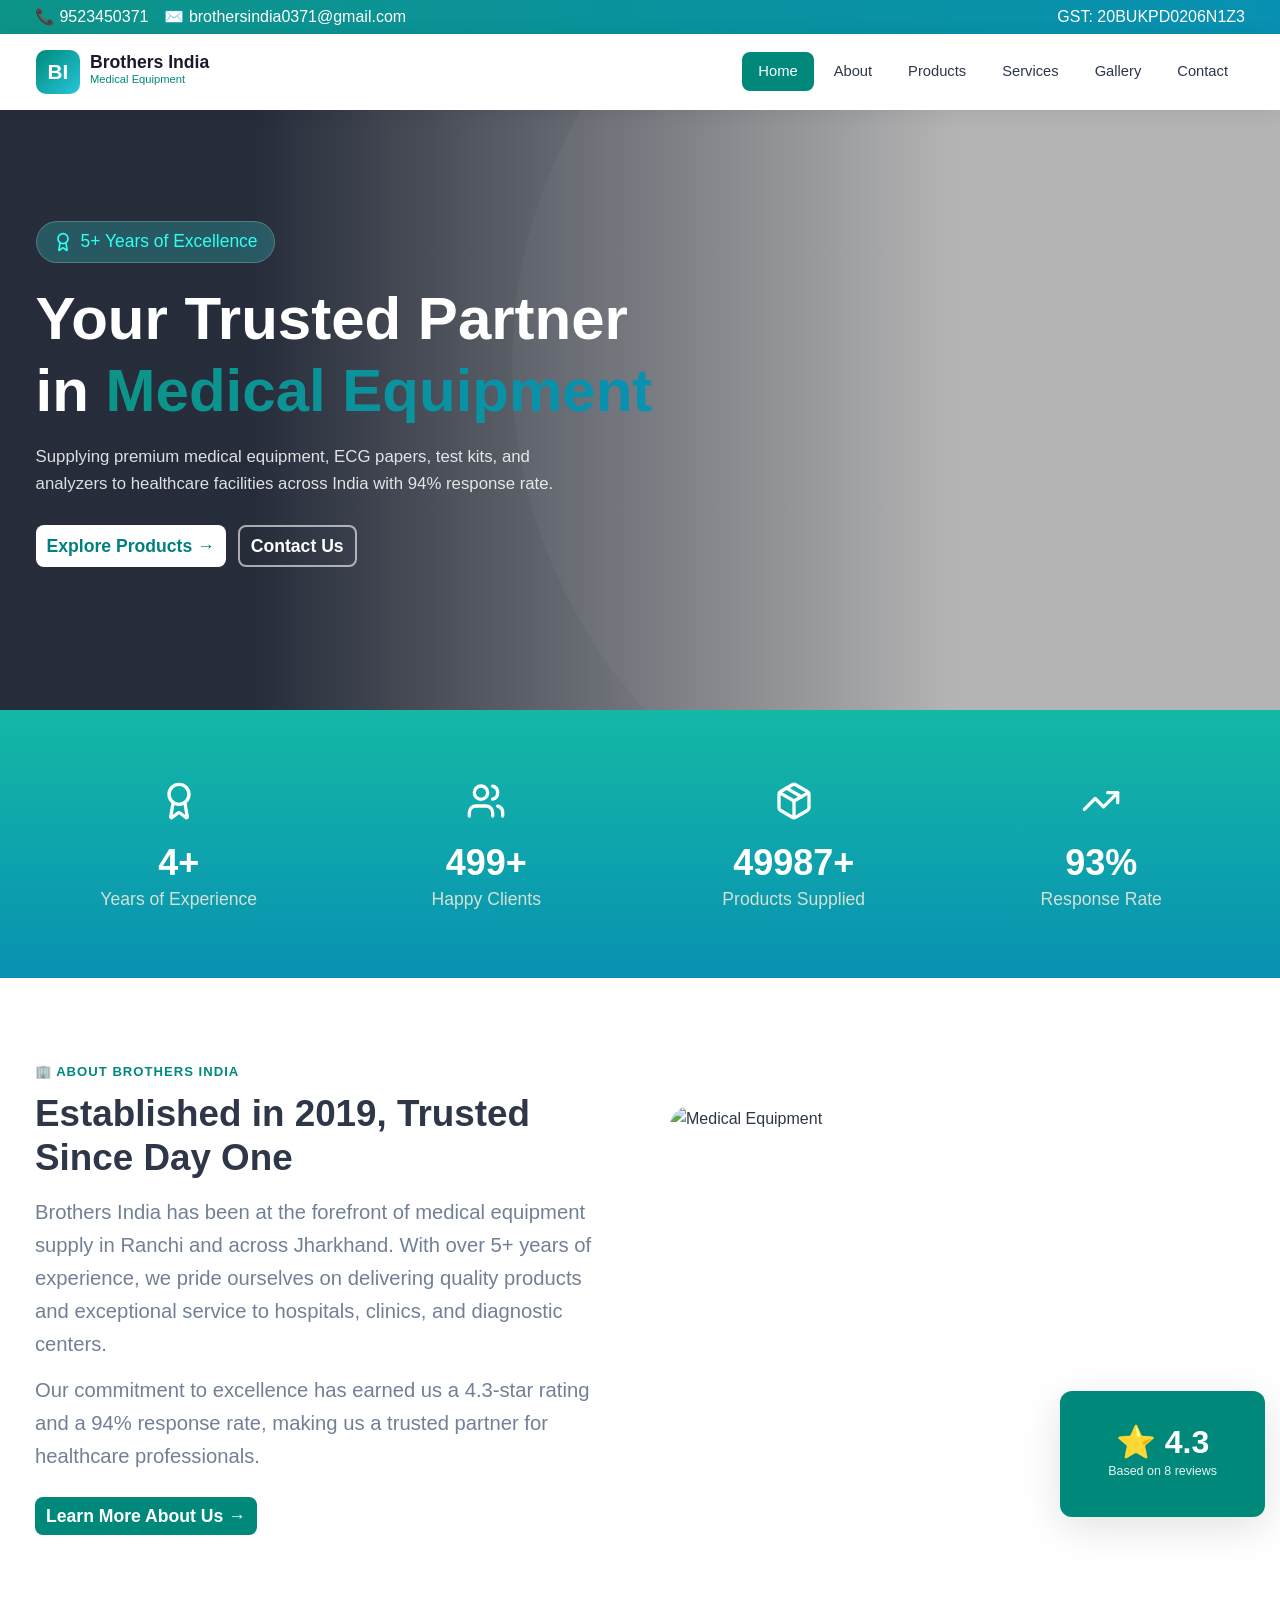
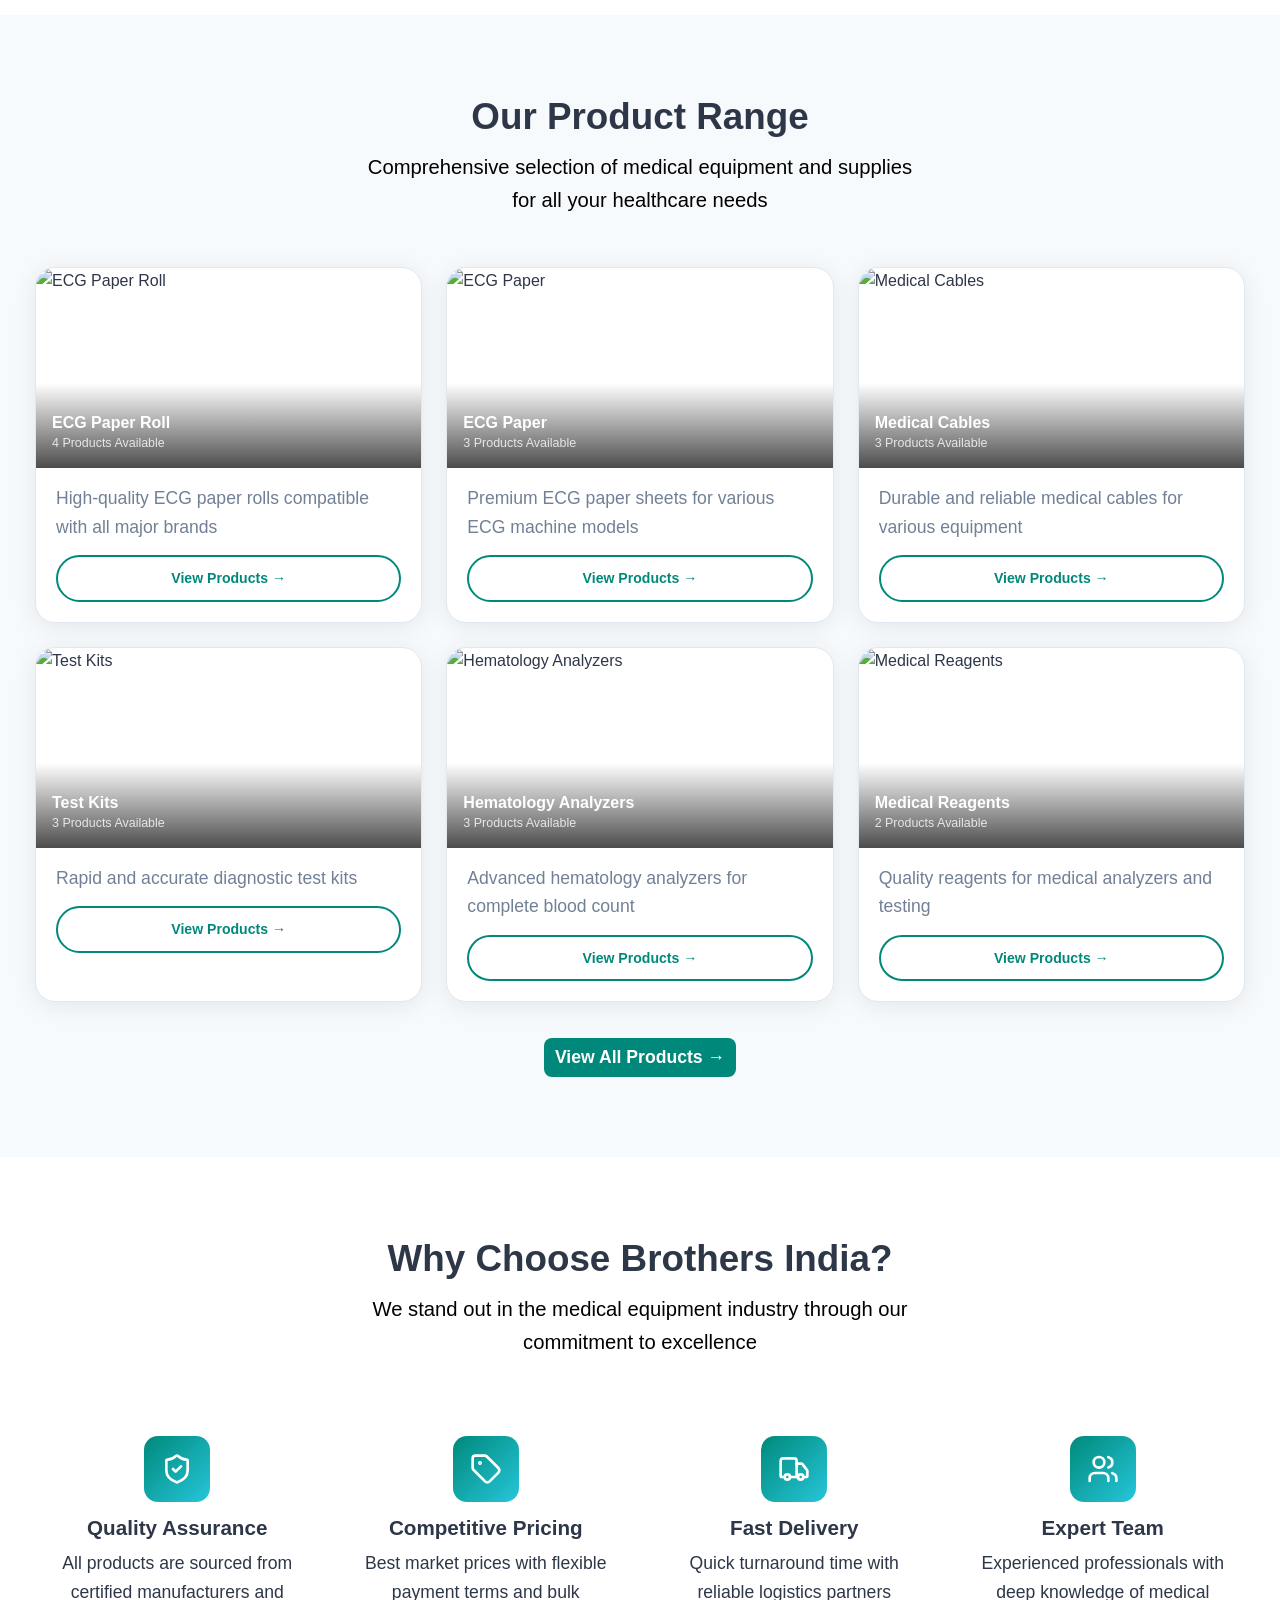
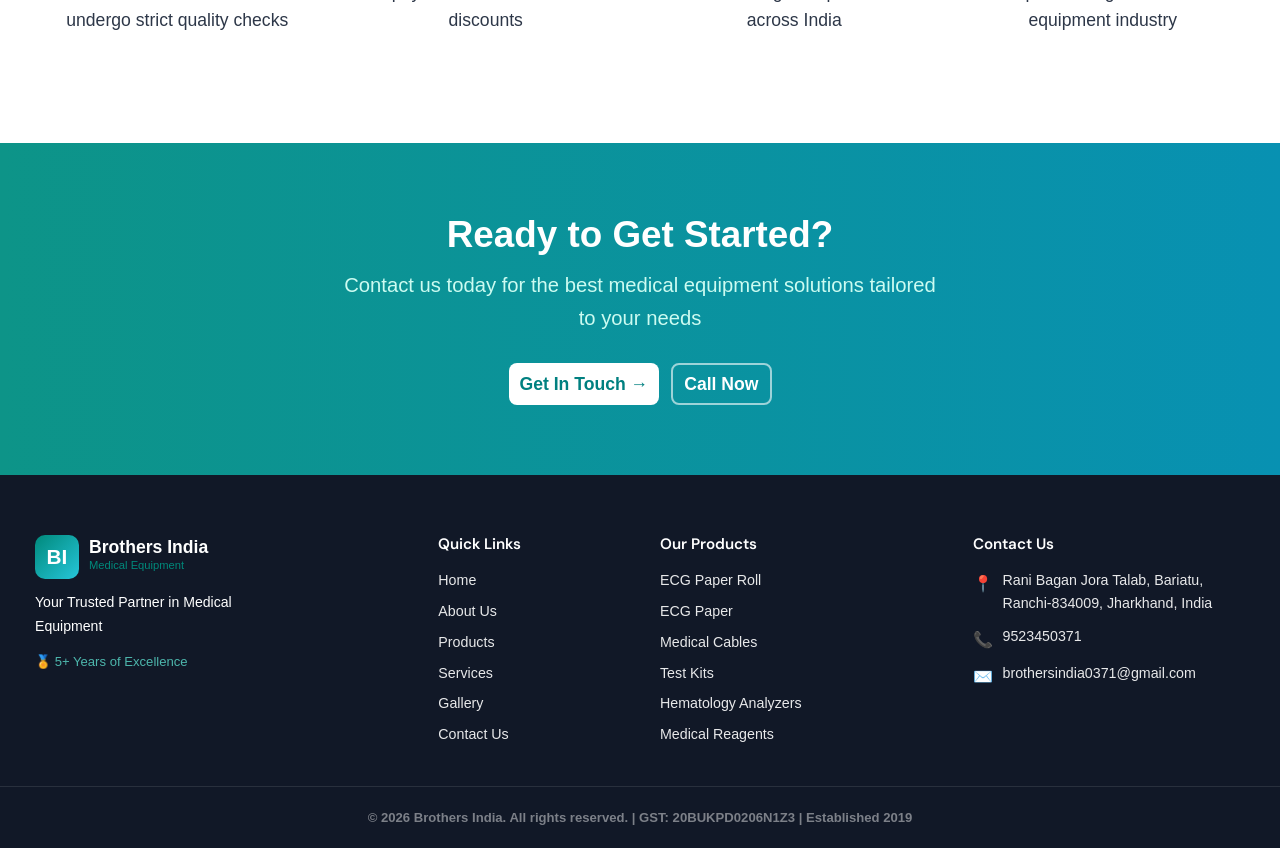
==== index.html @ bd515e4c "Project setup" ====
<!DOCTYPE html>
<html lang="en">
<head>
  <meta charset="UTF-8" />
  <meta name="viewport" content="width=device-width, initial-scale=1.0" />
  <title>Brothers India - Medical Equipment</title>
  <link rel="preconnect" href="https://fonts.googleapis.com">
  <link href="https://fonts.googleapis.com/css2?family=Playfair+Display:wght@600;700;800&family=DM+Sans:wght@400;500;600;700&display=swap" rel="stylesheet">
  <link rel="stylesheet" href="styles.css">
</head>
<body>

  <!-- TOP BAR -->
  <div class="top-bar">
    <div class="container">
      <div class="top-bar-left">
        <span>📞 9523450371</span>
        <span>✉️ brothersindia0371@gmail.com</span>
      </div>
      <div class="top-bar-right">
        <span>GST: 20BUKPD0206N1Z3</span>
      </div>
    </div>
  </div>

  <!-- NAVBAR -->
  <nav class="navbar">
    <div class="container nav-container">
      <a href="index.html" class="logo">
        <div class="logo-icon">BI</div>
        <div class="logo-text">
          <span class="brand">Brothers India</span>
          <span class="tagline">Medical Equipment</span>
        </div>
      </a>
      <div class="nav-links">
        <a href="index.html" class="active">Home</a>
        <a href="about.html">About</a>
        <a href="products.html">Products</a>
        <a href="services.html">Services</a>
        <a href="gallery.html">Gallery</a>
        <a href="contact.html">Contact</a>
      </div>
      <button class="hamburger" aria-label="Toggle menu">
        <span></span><span></span><span></span>
      </button>
    </div>
  </nav>

  <!-- HERO -->
  <section class="hero">
    <div class="container">
      <div class="hero-content">
        <div class="hero-badge"><svg xmlns="http://www.w3.org/2000/svg" width="20" height="20" viewBox="0 0 24 24" fill="none" stroke="currentColor" stroke-width="2" stroke-linecap="round" stroke-linejoin="round" class="lucide lucide-award text-teal-400" aria-hidden="true"><path d="m15.477 12.89 1.515 8.526a.5.5 0 0 1-.81.47l-3.58-2.687a1 1 0 0 0-1.197 0l-3.586 2.686a.5.5 0 0 1-.81-.469l1.514-8.526"></path><circle cx="12" cy="8" r="6"></circle></svg> 5+ Years of Excellence</div>
        <h1>Your Trusted Partner<br>in <span>Medical Equipment</span></h1>
        <p>Supplying premium medical equipment, ECG papers, test kits, and analyzers to healthcare facilities across India with 94% response rate.</p>
        <div class="hero-actions">
          <a href="products.html" class="btn btn-light">Explore Products →</a>
          <a href="contact.html" class="btn btn-outline">Contact Us</a>
        </div>
      </div>
    </div>
  </section>

  <!-- STATS BAR -->
  <section class="stats-bar">
    <div class="container">
      <div class="stats-grid">
        <div class="stat-item">
          <div class="stat-icon"><svg xmlns="http://www.w3.org/2000/svg" width="40" height="40" viewBox="0 0 24 24" fill="none" stroke="currentColor" stroke-width="2" stroke-linecap="round" stroke-linejoin="round" class="lucide lucide-award mx-auto mb-3" aria-hidden="true"><path d="m15.477 12.89 1.515 8.526a.5.5 0 0 1-.81.47l-3.58-2.687a1 1 0 0 0-1.197 0l-3.586 2.686a.5.5 0 0 1-.81-.469l1.514-8.526"></path><circle cx="12" cy="8" r="6"></circle></svg></div>
          <div class="stat-num"><span data-count="5" data-suffix="+">0</span></div>
          <div class="stat-label">Years of Experience</div>
        </div>
        <div class="stat-item">
          <div class="stat-icon"><svg xmlns="http://www.w3.org/2000/svg" width="40" height="40" viewBox="0 0 24 24" fill="none" stroke="currentColor" stroke-width="2" stroke-linecap="round" stroke-linejoin="round" class="lucide lucide-users mx-auto mb-3" aria-hidden="true"><path d="M16 21v-2a4 4 0 0 0-4-4H6a4 4 0 0 0-4 4v2"></path><path d="M16 3.128a4 4 0 0 1 0 7.744"></path><path d="M22 21v-2a4 4 0 0 0-3-3.87"></path><circle cx="9" cy="7" r="4"></circle></svg></div>
          <div class="stat-num"><span data-count="500" data-suffix="+">0</span></div>
          <div class="stat-label">Happy Clients</div>
        </div>
        <div class="stat-item">
          <div class="stat-icon"><svg xmlns="http://www.w3.org/2000/svg" width="40" height="40" viewBox="0 0 24 24" fill="none" stroke="currentColor" stroke-width="2" stroke-linecap="round" stroke-linejoin="round" class="lucide lucide-package mx-auto mb-3" aria-hidden="true"><path d="M11 21.73a2 2 0 0 0 2 0l7-4A2 2 0 0 0 21 16V8a2 2 0 0 0-1-1.73l-7-4a2 2 0 0 0-2 0l-7 4A2 2 0 0 0 3 8v8a2 2 0 0 0 1 1.73z"></path><path d="M12 22V12"></path><polyline points="3.29 7 12 12 20.71 7"></polyline><path d="m7.5 4.27 9 5.15"></path></svg></div>
          <div class="stat-num"><span data-count="50000" data-suffix="+">0</span></div>
          <div class="stat-label">Products Supplied</div>
        </div>
        <div class="stat-item">
          <div class="stat-icon"><svg xmlns="http://www.w3.org/2000/svg" width="40" height="40" viewBox="0 0 24 24" fill="none" stroke="currentColor" stroke-width="2" stroke-linecap="round" stroke-linejoin="round" class="lucide lucide-trending-up mx-auto mb-3" aria-hidden="true"><polyline points="22 7 13.5 15.5 8.5 10.5 2 17"></polyline><polyline points="16 7 22 7 22 13"></polyline></svg></div>
          <div class="stat-num"><span data-count="94" data-suffix="%">0</span></div>
          <div class="stat-label">Response Rate</div>
        </div>
      </div>
    </div>
  </section>

  <!-- ABOUT SNIPPET -->
  <section class="section">
    <div class="container">
      <div class="about-story">
        <div class="about-story-content">
          <div class="section-tag">🏢 About Brothers India</div>
          <h2>Established in 2019, Trusted Since Day One</h2>
          <p>Brothers India has been at the forefront of medical equipment supply in Ranchi and across Jharkhand. With over 5+ years of experience, we pride ourselves on delivering quality products and exceptional service to hospitals, clinics, and diagnostic centers.</p>
          <p>Our commitment to excellence has earned us a 4.3-star rating and a 94% response rate, making us a trusted partner for healthcare professionals.</p>
          <a href="about.html" class="btn btn-primary" style="margin-top:10px;">Learn More About Us →</a>
        </div>
        <div class="about-story-img">
          <img src="https://images.unsplash.com/photo-1576091160399-112ba8d25d1d?w=600&q=80" alt="Medical Equipment" loading="lazy" />
          <div class="stat-badge">
            <div class="num">⭐ 4.3</div>
            <div class="lbl">Based on 8 reviews</div>
          </div>
        </div>
      </div>
    </div>
  </section>

  <!-- PRODUCT RANGE -->
  <section class="section section-alt">
    <div class="container">
      <div class="section-header">
        <h2>Our Product Range</h2>
        <p>Comprehensive selection of medical equipment and supplies for all your healthcare needs</p>
      </div>
      <div class="products-grid">
        <div class="product-card reveal">
          <div class="product-card-img">
            <img src="https://images.unsplash.com/photo-1559757148-5c350d0d3c56?w=400&q=80" alt="ECG Paper Roll" loading="lazy">
            <div class="product-card-overlay">
              <h3>ECG Paper Roll</h3>
              <div class="product-count">4 Products Available</div>
            </div>
          </div>
          <div class="product-card-body">
            <p>High-quality ECG paper rolls compatible with all major brands</p>
            <a href="products.html#ecg-roll" class="btn-view">View Products →</a>
          </div>
        </div>
        <div class="product-card reveal">
          <div class="product-card-img">
            <img src="https://images.unsplash.com/photo-1551190822-a9333d879b1f?w=400&q=80" alt="ECG Paper" loading="lazy">
            <div class="product-card-overlay">
              <h3>ECG Paper</h3>
              <div class="product-count">3 Products Available</div>
            </div>
          </div>
          <div class="product-card-body">
            <p>Premium ECG paper sheets for various ECG machine models</p>
            <a href="products.html#ecg-paper" class="btn-view">View Products →</a>
          </div>
        </div>
        <div class="product-card reveal">
          <div class="product-card-img">
            <img src="https://images.unsplash.com/photo-1559757175-0eb30cd8c063?w=400&q=80" alt="Medical Cables" loading="lazy">
            <div class="product-card-overlay">
              <h3>Medical Cables</h3>
              <div class="product-count">3 Products Available</div>
            </div>
          </div>
          <div class="product-card-body">
            <p>Durable and reliable medical cables for various equipment</p>
            <a href="products.html#cables" class="btn-view">View Products →</a>
          </div>
        </div>
        <div class="product-card reveal">
          <div class="product-card-img">
            <img src="https://images.unsplash.com/photo-1582560469781-1ed8c7c93d22?w=400&q=80" alt="Test Kits" loading="lazy">
            <div class="product-card-overlay">
              <h3>Test Kits</h3>
              <div class="product-count">3 Products Available</div>
            </div>
          </div>
          <div class="product-card-body">
            <p>Rapid and accurate diagnostic test kits</p>
            <a href="products.html#testkits" class="btn-view">View Products →</a>
          </div>
        </div>
        <div class="product-card reveal">
          <div class="product-card-img">
            <img src="https://images.unsplash.com/photo-1530026186672-2cd00ffc50fe?w=400&q=80" alt="Hematology Analyzers" loading="lazy">
            <div class="product-card-overlay">
              <h3>Hematology Analyzers</h3>
              <div class="product-count">3 Products Available</div>
            </div>
          </div>
          <div class="product-card-body">
            <p>Advanced hematology analyzers for complete blood count</p>
            <a href="products.html#analyzers" class="btn-view">View Products →</a>
          </div>
        </div>
        <div class="product-card reveal">
          <div class="product-card-img">
            <img src="https://images.unsplash.com/photo-1587854692152-cbe660dbde88?w=400&q=80" alt="Medical Reagents" loading="lazy">
            <div class="product-card-overlay">
              <h3>Medical Reagents</h3>
              <div class="product-count">2 Products Available</div>
            </div>
          </div>
          <div class="product-card-body">
            <p>Quality reagents for medical analyzers and testing</p>
            <a href="products.html#reagents" class="btn-view">View Products →</a>
          </div>
        </div>
      </div>
      <div style="text-align:center; margin-top:36px;">
        <a href="products.html" class="btn btn-primary">View All Products →</a>
      </div>
    </div>
  </section>

  <!-- WHY CHOOSE -->
  <section class="section">
    <div class="container">
      <div class="section-header">
        <h2>Why Choose Brothers India?</h2>
        <p>We stand out in the medical equipment industry through our commitment to excellence</p>
      </div>
      <div class="features-grid">
        <div class="feature-card reveal">
          <div class="feature-icon"><svg xmlns="http://www.w3.org/2000/svg" width="32" height="32" viewBox="0 0 24 24" fill="none" stroke="currentColor" stroke-width="2" stroke-linecap="round" stroke-linejoin="round" class="lucide lucide-shield-check text-white" aria-hidden="true"><path d="M20 13c0 5-3.5 7.5-7.66 8.95a1 1 0 0 1-.67-.01C7.5 20.5 4 18 4 13V6a1 1 0 0 1 1-1c2 0 4.5-1.2 6.24-2.72a1.17 1.17 0 0 1 1.52 0C14.51 3.81 17 5 19 5a1 1 0 0 1 1 1z"></path><path d="m9 12 2 2 4-4"></path></svg></div>
          <h4>Quality Assurance</h4>
          <p>All products are sourced from certified manufacturers and undergo strict quality checks</p>
        </div>
        <div class="feature-card reveal">
          <div class="feature-icon"><svg xmlns="http://www.w3.org/2000/svg" width="32" height="32" viewBox="0 0 24 24" fill="none" stroke="currentColor" stroke-width="2" stroke-linecap="round" stroke-linejoin="round" class="lucide lucide-tag text-white" aria-hidden="true"><path d="M12.586 2.586A2 2 0 0 0 11.172 2H4a2 2 0 0 0-2 2v7.172a2 2 0 0 0 .586 1.414l8.704 8.704a2.426 2.426 0 0 0 3.42 0l6.58-6.58a2.426 2.426 0 0 0 0-3.42z"></path><circle cx="7.5" cy="7.5" r=".5" fill="currentColor"></circle></svg></div>
          <h4>Competitive Pricing</h4>
          <p>Best market prices with flexible payment terms and bulk discounts</p>
        </div>
        <div class="feature-card reveal">
          <div class="feature-icon"><svg xmlns="http://www.w3.org/2000/svg" width="32" height="32" viewBox="0 0 24 24" fill="none" stroke="currentColor" stroke-width="2" stroke-linecap="round" stroke-linejoin="round" class="lucide lucide-truck text-white" aria-hidden="true"><path d="M14 18V6a2 2 0 0 0-2-2H4a2 2 0 0 0-2 2v11a1 1 0 0 0 1 1h2"></path><path d="M15 18H9"></path><path d="M19 18h2a1 1 0 0 0 1-1v-3.65a1 1 0 0 0-.22-.624l-3.48-4.35A1 1 0 0 0 17.52 8H14"></path><circle cx="17" cy="18" r="2"></circle><circle cx="7" cy="18" r="2"></circle></svg></div>
          <h4>Fast Delivery</h4>
          <p>Quick turnaround time with reliable logistics partners across India</p>
        </div>
        <div class="feature-card reveal">
          <div class="feature-icon"><svg xmlns="http://www.w3.org/2000/svg" width="32" height="32" viewBox="0 0 24 24" fill="none" stroke="currentColor" stroke-width="2" stroke-linecap="round" stroke-linejoin="round" class="lucide lucide-users text-white" aria-hidden="true"><path d="M16 21v-2a4 4 0 0 0-4-4H6a4 4 0 0 0-4 4v2"></path><path d="M16 3.128a4 4 0 0 1 0 7.744"></path><path d="M22 21v-2a4 4 0 0 0-3-3.87"></path><circle cx="9" cy="7" r="4"></circle></svg></div>
          <h4>Expert Team</h4>
          <p>Experienced professionals with deep knowledge of medical equipment industry</p>
        </div>
      </div>
    </div>
  </section>

  <!-- CTA -->
  <section class="cta-section">
    <div class="container">
      <h2>Ready to Get Started?</h2>
      <p>Contact us today for the best medical equipment solutions tailored to your needs</p>
      <div class="cta-actions">
        <a href="contact.html" class="btn btn-light">Get In Touch →</a>
        <a href="tel:9523450371" class="btn btn-outline">Call Now</a>
      </div>
    </div>
  </section>

  <!-- FOOTER -->
  <footer>
    <div class="container">
      <div class="footer-grid">
        <div class="footer-brand">
          <div class="footer-logo">
            <div class="logo-icon">BI</div>
            <div class="logo-text">
              <span class="brand" style="color:#fff;">Brothers India</span>
              <span class="tagline">Medical Equipment</span>
            </div>
          </div>
          <p class="footer-desc">Your Trusted Partner in Medical Equipment</p>
          <span class="footer-badge">🏅 5+ Years of Excellence</span>
        </div>
        <div class="footer-col">
          <h5>Quick Links</h5>
          <div class="footer-links">
            <a href="index.html">Home</a>
            <a href="about.html">About Us</a>
            <a href="products.html">Products</a>
            <a href="services.html">Services</a>
            <a href="gallery.html">Gallery</a>
            <a href="contact.html">Contact Us</a>
          </div>
        </div>
        <div class="footer-col">
          <h5>Our Products</h5>
          <div class="footer-links">
            <a href="products.html">ECG Paper Roll</a>
            <a href="products.html">ECG Paper</a>
            <a href="products.html">Medical Cables</a>
            <a href="products.html">Test Kits</a>
            <a href="products.html">Hematology Analyzers</a>
            <a href="products.html">Medical Reagents</a>
          </div>
        </div>
        <div class="footer-col">
          <h5>Contact Us</h5>
          <div class="footer-contact">
            <div class="footer-contact-item"><span class="icon">📍</span><span>Rani Bagan Jora Talab, Bariatu, Ranchi-834009, Jharkhand, India</span></div>
            <div class="footer-contact-item"><span class="icon">📞</span><span>9523450371</span></div>
            <div class="footer-contact-item"><span class="icon">✉️</span><span>brothersindia0371@gmail.com</span></div>
          </div>
        </div>
      </div>
    </div>
    <div class="footer-bottom">
      <div class="container">
        <b>© 2026 Brothers India. All rights reserved. | GST: 20BUKPD0206N1Z3 | Established 2019</b>
      </div>
    </div>
  </footer>

  <script src="script.js"></script>
</body>
</html>
---- styles.css ----
/* ===== CSS VARIABLES ===== */
:root {
  --primary: #00897B;
  --primary-dark: #00695C;
  --primary-light: #4DB6AC;
  --accent: #26C6DA;
  --dark: #1a1a2e;
  --dark-2: #16213e;
  --text: #2d3748;
  --text-light: #718096;
  --bg: #f7fafc;
  --bg-2: #edf2f7;
  --white: #ffffff;
  --border: #e2e8f0;
  --shadow: 0 4px 24px rgba(0,0,0,0.08);
  --shadow-lg: 0 10px 40px rgba(0,0,0,0.12);
  --radius: 12px;
  --radius-lg: 20px;
  --transition: all 0.3s cubic-bezier(0.4, 0, 0.2, 1);
  --font-body: 'DM Sans', sans-serif;
}

/* ===== RESET & BASE ===== */
*, *::before, *::after { box-sizing: border-box; margin: 0; padding: 0; }
html { scroll-behavior: smooth; }
body {
  color: var(--text);
  background: var(--white);
  line-height: 1.6;
  overflow-x: hidden;
    font-family:
        'Inter', -apple-system, BlinkMacSystemFont, "Segoe UI", "Roboto", "Oxygen",
        "Ubuntu", "Cantarell", "Fira Sans", "Droid Sans", "Helvetica Neue",
        sans-serif;
    -webkit-font-smoothing: antialiased;
    -moz-osx-font-smoothing: grayscale;
}
img { max-width: 100%; height: auto; display: block; }
a { text-decoration: none; color: inherit; transition: var(--transition); }
ul { list-style: none; }

/* ===== TYPOGRAPHY ===== */
h1, h2, h3, h4, h5 {
  font-family: var(--font-heading);
  font-weight: 700;
  line-height: 1.2;
}
h1 { font-size: clamp(2rem, 5vw, 3.75rem); }
h2 { font-size: clamp(1.6rem, 3.5vw, 2.3rem); }
h3 { font-size: clamp(1.2rem, 2.5vw, 1.5rem); }
p { 
	font-size: 1.265rem;
    line-height: 1.625;
  }

/* ===== TOP BAR ===== */
.top-bar {
background: linear-gradient(to right, #0d9488, #0891b2);
    color: white;
    padding: 4px 0;
}
.top-bar .container {
  display: flex;
  justify-content: space-between;
  align-items: center;
  flex-wrap: wrap;
  gap: 6px;
}
.top-bar a { color: rgba(255,255,255,0.85); }
.top-bar a:hover { color: var(--accent); }
.top-bar-left, .top-bar-right {
  display: flex;
  align-items: center;
  gap: 16px;
}
.top-bar span { display: flex; align-items: center; gap: 5px; }

/* ===== NAVBAR ===== */
.navbar {
  position: sticky;
  top: 0;
  z-index: 1000;
  background: var(--white);
  box-shadow: 0 2px 20px rgba(0,0,0,0.08);
  padding: 16px;
}
.nav-container {
  display: flex;
  align-items: center;
  justify-content: space-between;
  padding: 14px 0;
  gap: 20px;
}
.logo {
  display: flex;
  align-items: center;
  gap: 10px;
}
.logo-icon {
  width: 44px;
  height: 44px;
  background: linear-gradient(135deg, var(--primary), var(--accent));
  border-radius: 10px;
  display: flex;
  align-items: center;
  justify-content: center;
  font-size: 1.3rem;
  font-weight: 800;
  color: var(--white);
  flex-shrink: 0;
}
.logo-text { display: flex; flex-direction: column; }
.logo-text .brand { font-family: var(--font-heading); font-size: 1.1rem; font-weight: 700; color: var(--dark); line-height: 1; }
.logo-text .tagline { font-size: 0.7rem; color: var(--primary); font-weight: 500; }

.nav-links {
  display: flex;
  align-items: center;
  gap: 4px;
}
.nav-links a {
  padding: 8px 16px;
  border-radius: 8px;
  font-weight: 500;
  font-size: 0.92rem;
  color: var(--text);
  transition: var(--transition);
}
.nav-links a:hover { color: var(--primary); background: rgba(0,137,123,0.06); }
.nav-links a.active {
  background: var(--primary);
  color: var(--white);
}
.nav-links a.active:hover { background: var(--primary-dark); }

.hamburger {
  display: none;
  flex-direction: column;
  gap: 5px;
  cursor: pointer;
  padding: 6px;
  border-radius: 8px;
  transition: var(--transition);
  background: none;
  border: none;
}
.hamburger:hover { background: var(--bg-2); }
.hamburger span {
  display: block;
  width: 24px;
  height: 2.5px;
  background: var(--dark);
  border-radius: 2px;
  transition: var(--transition);
}

/* ===== CONTAINER ===== */
.container {
  max-width: 1250px;
  margin: 0 auto;
  padding: 0 20px;
}

/* ===== HERO SECTION ===== */
.hero {
 position: relative;
  min-height: 600px;
  display: flex;
  align-items: center;
  overflow: hidden;

  background:
    linear-gradient(to right, rgba(17,24,39,0.91) 20%, rgba(0,0,0,0.3) 75%),
    url('https://images.unsplash.com/photo-1516549655169-df83a0774514');

  background-size: cover;
  background-position: center;
  background-repeat: no-repeat;
}
.hero::before {
  content: '';
  position: absolute;
  inset: 0;
  background: url('data:image/svg+xml,<svg xmlns="http://www.w3.org/2000/svg" viewBox="0 0 100 100"><circle cx="80" cy="20" r="40" fill="rgba(255,255,255,0.03)"/><circle cx="10" cy="80" r="30" fill="rgba(255,255,255,0.02)"/></svg>');
  background-size: cover;
}
.hero-content {
    position: relative;
    z-index: 2;
    color: var(--white);
    padding-left: -38px;
    margin-left: -48%;
    margin-bottom: 5%;
}
.hero-badge {
  display: inline-flex;
  align-items: center;
  gap: 8px;
  backdrop-filter: blur(10px);
  border: 1px solid rgba(255,255,255,0.2);
  padding: 6px 16px;
  border-radius: 50px;
  font-size: 1.09rem;
  font-weight: 500;
  color: #2dfff1;
  margin-bottom: 20px;
  
   background: rgba(49, 222, 223, 0.25);
  backdrop-filter: blur(4px);
  -webkit-backdrop-filter: blur(4px);
  
}
.hero h1 { color: var(--white); margin-bottom: 16px; }
.hero h1 span { background: linear-gradient(to right, #0d9488, #0891b2);-webkit-background-clip: text;
  -webkit-text-fill-color: transparent; }
.hero p { color: rgba(255,255,255,0.85); font-size: 1.05rem; margin-bottom: 28px; max-width: 560px; }
.hero-actions { display: flex; gap: 12px; flex-wrap: wrap; }
.hero-image-bg {
  position: absolute;
  right: 0;
  top: 0;
  width: 50%;
  height: 100%;
  object-fit: cover;
  opacity: 0.18;
  mix-blend-mode: overlay;
}


.page-hero {
	  background:
    linear-gradient(to right, rgba(17,24,39,0.91) 20%, rgba(0,0,0,0.3) 75%),
    url('https://images.unsplash.com/photo-1666214280391-8ff5bd3c0bf0');
  padding:152px 99px;
  color: var(--white);
  text-align: center;
    background-size: cover;
  background-position: center;
  background-repeat: no-repeat;
}
.Services-hero {
	  background:
    linear-gradient(to right, rgba(17,24,39,0.91) 20%, rgba(0,0,0,0.3) 75%),
    url('https://images.pexels.com/photos/4386488/pexels-photo-4386488.jpeg');
  padding:152px 99px;
  color: var(--white);
  text-align: left;
    background-size: cover;
  background-position: center;
  background-repeat: no-repeat;
}
/* Generic page hero */
.page-content-hero {
    background: linear-gradient(to right, #0d9488, #0891b2);
    color: white;
  padding:103px 99px;
  color: var(--white);
  text-align: center;
}
.page-hero h1 { color: var(--white); margin-bottom: 12px; }
.page-hero p { color: rgba(255,255,255,0.8); font-size: 1.05rem; max-width: 600px; margin: 0 auto; }

/* ===== BUTTONS ===== */
.btn {
display: inline-flex;
    align-items: center;
    gap: 8px;
    padding: 5px 11px;
    border-radius: 8px;
    font-weight: 600;
    font-size: 1.1rem;
    cursor: pointer;
    border: none;
    transition: var(--transition);
    white-space: nowrap;
}
.btn-primary {
  background: var(--primary);
  color: var(--white);
}
.btn-primary:hover { background: var(--primary-dark); transform: translateY(-2px); box-shadow: 0 8px 20px rgba(0,137,123,0.35); }
.btn-outline {
  background: transparent;
  color: var(--white);
  border: 2px solid rgba(255,255,255,0.6);
}
.btn-outline:hover { background: rgba(255,255,255,0.12); border-color: var(--white); }
.btn-outline-dark {
  background: transparent;
  color: var(--primary);
  border: 2px solid var(--primary);
}
.btn-outline-dark:hover { background: var(--primary); color: var(--white); }
.btn-light {
color: teal;
    background: white;
}
.btn-light:hover { background: var(--bg-2); transform: translateY(-2px); }

/* ===== STATS BAR ===== */
.stats-bar {
  background: linear-gradient(to bottom, #14b8a6, #0891b2);
  padding: 65px 0;
}
.stats-grid {
  display: grid;
  grid-template-columns: repeat(4, 1fr);
  gap: 20px;
}
.stat-item {
  text-align: center;
  color: var(--white);
}
.stat-icon { font-size: 2.5rem; margin-bottom: 6px; opacity: 1; }
.stat-num { font-family: var(--font-heading); font-size: 2.25rem; font-weight: 700; line-height: 1; margin-bottom: 4px; }
.Aboutcounter-stat-num { font-family: var(--font-heading); font-size: 2.25rem; font-weight: 700; line-height: 1; margin-bottom: 30px; }
.stat-label { font-size: 1.1rem; opacity: 1.0;color:rgba(233, 233, 216, 0.9); }

/* ===== SECTION ===== */
.section { padding: 80px 0; }
.section-alt { background: var(--bg); }
.section-header { text-align: center; margin-bottom: 50px; }
.section-tag {
  display: inline-flex;
  align-items: center;
  gap: 6px;
  color: var(--primary);
  font-weight: 600;
  font-size: 0.82rem;
  text-transform: uppercase;
  letter-spacing: 1px;
  margin-bottom: 10px;
}
.section-header h2 { margin-bottom: 12px; }
.section-header p { color: black; max-width: 560px; margin: 0 auto; }

/* ===== PRODUCT GRID ===== */
.products-grid {
  display: grid;
  grid-template-columns: repeat(3, 1fr);
  gap: 24px;
}
.product-card {
  background: var(--white);
  border-radius: var(--radius-lg);
  overflow: hidden;
  box-shadow: var(--shadow);
  transition: var(--transition);
  border: 1px solid var(--border);
}
.product-card:hover { transform: translateY(-6px); box-shadow: var(--shadow-lg); }
.product-card-img {
  position: relative;
  height: 200px;
  overflow: hidden;
}
.product-card-img img {
  width: 100%;
  height: 100%;
  object-fit: cover;
  transition: transform 0.5s ease;
}
.product-card:hover .product-card-img img { transform: scale(1.05); }
.product-card-overlay {
  position: absolute;
  bottom: 0;
  left: 0;
  right: 0;
  background: linear-gradient(transparent, rgba(0,0,0,0.7));
  padding: 30px 16px 14px;
}
.product-card-overlay h3 { color: var(--white); font-size: 1rem; }
.product-count { color: rgba(255,255,255,0.8); font-size: 0.78rem; margin-top: 2px; }
.product-card-body { padding: 16px 20px 20px; }
.product-card-body p { color: var(--text-light); font-size: 1.1rem; margin-bottom: 14px; }
.btn-view {
  display: inline-flex;
  align-items: center;
  gap: 6px;
  color: var(--primary);
  font-weight: 600;
  font-size: 0.88rem;
  padding: 10px 20px;
  border: 2px solid var(--primary);
  border-radius: 50px;
  width: 100%;
  justify-content: center;
  transition: var(--transition);
}
.btn-view:hover { background: var(--primary); color: var(--white); }

/* ===== WHY CHOOSE ===== */
.features-grid {
  display: grid;
  grid-template-columns: repeat(4, 1fr);
  gap: 24px;
}
.feature-card {
  text-align: center;
  padding: 28px 20px;
  background: var(--white);
  border-radius: var(--radius);
  transition: var(--transition);
}
.feature-card:hover { transform: translateY(-4px); box-shadow: var(--shadow); border-color: var(--primary-light); }
.feature-icon {
  width: 66px;
  height: 66px;
  background: linear-gradient(135deg, var(--primary), var(--accent));
  border-radius: 14px;
  display: flex;
  align-items: center;
  justify-content: center;
  margin: 0 auto 14px;
  font-size: 1.4rem;
  color: var(--white);
}
.feature-card h4 { margin-bottom: 8px; font-size: 1.29rem; }
.feature-card p { font-size: 1.1rem; }

/* ===== CTA SECTION ===== */
.cta-section {
  background: linear-gradient(to right, #0d9488, #0891b2);
  padding: 70px 0;
  text-align: center;
  color: var(--white);
}
.cta-section h2 { color: var(--white); margin-bottom: 12px; }
.cta-section p { color: #CCFBF1; max-width: 600px; margin: 0 auto 28px; }
.cta-actions { display: flex; gap: 12px; justify-content: center; flex-wrap: wrap; }

/* ===== FOOTER ===== */
footer {
  background-color: rgba(17, 24, 39, 1);
  color: white;
  padding: 60px 0 0;
}
.footer-grid {
  display: grid;
  grid-template-columns: 2fr 1fr 1.5fr 1.5fr;
  gap: 40px;
  margin-bottom: 40px;
}
.footer-brand { display: flex; flex-direction: column; gap: 12px; }
.footer-logo { display: flex; align-items: center; gap: 10px; }
.footer-logo .logo-text .brand { color: var(--white); }
.footer-desc { font-size: 0.88rem; line-height: 1.7; max-width: 240px; }
.footer-badge {
  display: inline-flex;
  align-items: center;
  gap: 6px;
  font-size: 0.82rem;
  color: var(--primary-light);
}
.footer-col h5 {
  color: var(--white);
  font-size: 0.95rem;
  margin-bottom: 16px;
  font-family: var(--font-body);
  font-weight: 600;
}
.footer-links { display: flex; flex-direction: column; gap: 8px; }
.footer-links a {
  color: rgba(255,255,255,0.90);
  font-size: 0.89rem;
  transition: var(--transition);
}
.footer-links a:hover { color: var(--primary-light); padding-left: 4px; }
.footer-contact { display: flex; flex-direction: column; gap: 10px; }
.footer-contact-item {
  display: flex;
  align-items: flex-start;
  gap: 10px;
  font-size: 0.89rem;
  color: rgba(255,255,255,0.90);
}
.footer-contact-item .icon { color: var(--primary-light); font-size: 1rem; flex-shrink: 0; margin-top: 2px; }
.footer-bottom {
  border-top: 1px solid rgba(255,255,255,0.1);
  padding: 20px 0;
  text-align: center;
  font-size: 0.82rem;
  color: rgba(255,255,255,0.45);
}

/* ===== ABOUT PAGE ===== */
.about-story {
  display: grid;
  grid-template-columns: 1fr 1fr;
  gap: 60px;
  align-items: center;
}
.about-story-content .section-tag { justify-content: flex-start; }
.about-story-content h2 { margin-bottom: 16px; }
.about-story-content p { color: var(--text-light); margin-bottom: 14px; }
.about-story-img {
  position: relative;
}
.about-story-img img {
  border-radius: var(--radius-lg);
  width: 100%;
  height: 380px;
  object-fit: cover;
}
.stat-badge {
position: absolute;
    bottom: -31px;
    right: -20px;
    background: var(--primary);
    color: var(--white);
    padding: 35px 48px;
    border-radius: var(--radius);
    text-align: center;
    box-shadow: var(--shadow-lg);
}
.stat-badge .num { font-family: var(--font-heading); font-size: 2rem; font-weight: 700; line-height: 1; }
.stat-badge .lbl { font-size: 0.78rem; opacity: 0.9; margin-top: 4px; }

.mission-vision {
  display: grid;
  grid-template-columns: 1fr 1fr;
  gap: 24px;
}
.mv-card {
  padding: 45px;
  border-radius: var(--radius-lg);
  border: 1px solid var(--border);
  background: var(--white);
  transition: var(--transition);
      background: linear-gradient(135deg,#00897b12, #94d1d940);
	  box-shadow: 0 0px 14px rgba(0, 0, 0, 0.15);
}
.mv-card:hover { box-shadow: var(--shadow); border-color: var(--primary-light); }
.mv-icon {
  width: 65px;
  height: 64px;
  background: linear-gradient(135deg, var(--primary), var(--accent));
  border-radius: 12px;
  display: flex;
  align-items: center;
  justify-content: center;
  font-size: 1.3rem;
  color: var(--white);
  margin-bottom: 16px;
}
.mv-card h3 { margin-bottom: 10px; }
.mv-card p {
    color: var(--text-light);
    font-size: 1.2rem;
    line-height: 1.625;
    color: #000000;

 }

.values-grid {
  display: grid;
  grid-template-columns: repeat(4, 1fr);
  gap: 30px;
}
.value-card {
  padding: 28px 20px;
  text-align: center;
  border-radius: var(--radius);
  background: var(--white);
  border: 1px solid var(--border);
  transition: var(--transition);
  box-shadow: 0 0px 14px rgba(0, 0, 0, 0.15);
}
.value-card:hover { transform: translateY(-4px); box-shadow: var(--shadow); }
.value-icon {
  width: 65px;
  height: 65px;
  background: linear-gradient(135deg, var(--primary), var(--accent));
  border-radius: 12px;
  display: flex;
  align-items: center;
  justify-content: center;
  font-size: 1.3rem;
  color: var(--white);
  margin: 0 auto 14px;
}
.value-card h4 { margin-bottom: 8px; font-size: 1.3rem; }
.value-card p { color: black; font-size: 1.0rem; }

.Aboutcounter-grid {
  display: grid;
  grid-template-columns: repeat(4, 1fr);
  gap: 30px;
}
.Aboutcounter-card {
  padding: 28px 20px;
  text-align: center;
  border-radius: var(--radius);
  background: var(--white);
  border: 1px solid var(--border);
  transition: var(--transition);
  box-shadow: 0 0px 14px rgba(0, 0, 0, 0.15);
}
.Aboutcounter-card:hover { transform: translateY(-4px); box-shadow: var(--shadow); }
.Aboutcounter-icon {
  width: 65px;
  height: 65px;
  background: linear-gradient(135deg, var(--primary), var(--accent));
  border-radius: 12px;
  display: flex;
  align-items: center;
  justify-content: center;
  font-size: 1.3rem;
  color: var(--white);
  margin: 0 auto 14px;
}
.Aboutcounter-card h4 { margin-bottom: 8px; font-size: 1.3rem; }
.Aboutcounter-card p { color: black; font-size: 1.0rem; }

.expertise-grid {
  display: grid;
  grid-template-columns: repeat(3, 1fr);
  gap: 24px;
}
.expertise-card { border-radius: var(--radius-lg); overflow: hidden; border: 1px solid var(--border); background: var(--white); transition: var(--transition); }
.expertise-card:hover { box-shadow: var(--shadow); transform: translateY(-4px); }
.expertise-card img { width: 100%; height: 200px; object-fit: cover; }
.expertise-card-body { padding: 20px; }
.expertise-card-body h4 { margin-bottom: 8px; }
.expertise-card-body p { color: var(--text-light); font-size: 0.88rem; }

/* ===== PRODUCTS PAGE ===== */
.products-main-grid {
  display: grid;
  grid-template-columns: repeat(3, 1fr);
  gap: 28px;
}
.product-main-card {
  background: var(--white);
  border-radius: var(--radius-lg);
  overflow: hidden;
  box-shadow: var(--shadow);
  border: 1px solid var(--border);
  transition: var(--transition);
}
.product-main-card:hover { transform: translateY(-6px); box-shadow: var(--shadow-lg); }
.product-main-img {
  height: 210px;
  overflow: hidden;
  position: relative;
}
.product-main-img img { width: 100%; height: 100%; object-fit: cover; transition: transform 0.5s; }
.product-main-card:hover .product-main-img img { transform: scale(1.05); }
.product-main-label {
  position: absolute;
  bottom: 0; left: 0; right: 0;
  background: linear-gradient(transparent, rgba(0,0,0,0.72));
  padding: 24px 16px 14px;
  color: var(--white);
}
.product-main-label h3 { font-size: 1.05rem; }
.product-main-label span { font-size: 0.78rem; opacity: 0.85; }
.product-main-body { padding: 16px 20px 20px; }
.product-main-body p { color: var(--text-light); font-size: 0.88rem; margin-bottom: 14px; }

/* ===== PRODUCT CATEGORY PAGE ===== */
.cat-header {
  background: linear-gradient(135deg, #004D40, #00897B);
  padding: 60px 0 50px;
  color: var(--white);
}
.cat-back { display: inline-flex; align-items: center; gap: 8px; color: rgba(255,255,255,0.8); font-size: 0.9rem; margin-bottom: 20px; transition: var(--transition); }
.cat-back:hover { color: var(--white); }
.cat-header h1 { color: var(--white); margin-bottom: 10px; }
.cat-header p { color: rgba(255,255,255,0.8); }
.cat-products-grid {
  display: grid;
  grid-template-columns: repeat(3, 1fr);
  gap: 28px;
  padding: 60px 0;
}
.sub-product-card {
  background: var(--white);
  border-radius: var(--radius-lg);
  padding: 28px 24px;
  border: 1px solid var(--border);
  box-shadow: var(--shadow);
  transition: var(--transition);
}
.sub-product-card:hover { transform: translateY(-4px); box-shadow: var(--shadow-lg); }
.sub-product-card h3 { margin-bottom: 8px; font-size: 1.1rem; }
.sub-product-card p { color: var(--text-light); font-size: 0.88rem; margin-bottom: 16px; }

/* ===== PRODUCT DETAIL PAGE ===== */
.breadcrumb {
  padding: 14px 0;
  background: var(--bg);
  border-bottom: 1px solid var(--border);
}
.breadcrumb-list {
  display: flex;
  align-items: center;
  gap: 8px;
  font-size: 0.85rem;
  color: var(--text-light);
}
.breadcrumb-list a { color: var(--primary); }
.breadcrumb-list span { color: var(--text-light); }

.product-detail {
  padding: 50px 0 70px;
}
.product-detail-grid {
  display: grid;
  grid-template-columns: 1fr 1.2fr;
  gap: 50px;
  align-items: start;
}
.product-detail-img {
  border-radius: var(--radius-lg);
  overflow: hidden;
  border: 1px solid var(--border);
}
.product-detail-img img { width: 100%; height: 380px; object-fit: cover; }
.product-detail-info h1 { font-size: clamp(1.5rem, 3vw, 2.2rem); margin-bottom: 10px; }
.product-detail-info .subtitle { color: var(--text-light); font-size: 1rem; margin-bottom: 24px; }
.spec-table {
  background: var(--bg);
  border-radius: var(--radius);
  padding: 20px 24px;
  margin-bottom: 22px;
}
.spec-table h4 { margin-bottom: 14px; font-size: 1rem; }
.spec-row {
  display: flex;
  justify-content: space-between;
  padding: 9px 0;
  border-bottom: 1px solid var(--border);
  font-size: 0.9rem;
}
.spec-row:last-child { border-bottom: none; }
.spec-row .key { color: var(--text-light); }
.spec-row .val { font-weight: 500; text-align: right; }
.key-features { margin-bottom: 24px; }
.key-features h4 { margin-bottom: 12px; font-size: 1rem; }
.feature-list { display: flex; flex-direction: column; gap: 7px; }
.feature-list li {
  display: flex;
  align-items: center;
  gap: 8px;
  font-size: 0.9rem;
}
.feature-list li::before {
  content: '✓';
  color: var(--primary);
  font-weight: 700;
  flex-shrink: 0;
}
.product-actions { display: flex; gap: 12px; flex-wrap: wrap; }
.product-actions .btn { flex: 1; justify-content: center; min-width: 140px; }

.related-products { padding: 0 0 60px; }
.related-products h2 { margin-bottom: 28px; }
.related-grid {
  display: grid;
  grid-template-columns: repeat(3, 1fr);
  gap: 22px;
}

/* ===== SERVICES PAGE ===== */
.services-grid {
  display: grid;
  grid-template-columns: repeat(2, 1fr);
  gap: 28px;
  margin-bottom: 60px;
}
.service-card {
  background: var(--white);
  border-radius: var(--radius-lg);
  overflow: hidden;
  border: 1px solid var(--border);
  box-shadow: var(--shadow);
  transition: var(--transition);
}
.service-card:hover { transform: translateY(-4px); box-shadow: var(--shadow-lg); }
.service-img {
  height: 180px;
  overflow: hidden;
  position: relative;
}
.service-img img { width: 100%; height: 100%; object-fit: cover; }
.service-label {
  position: absolute;
  bottom: 0; left: 0; right: 0;
  background: linear-gradient(transparent, rgba(0,0,0,0.72));
  padding: 20px 16px 12px;
  display: flex;
  align-items: center;
  gap: 10px;
}
.service-label-icon {
  width: 36px; height: 36px;
  background: var(--primary);
  border-radius: 8px;
  display: flex; align-items: center; justify-content: center;
  font-size: 1rem; color: var(--white);
}
.service-label h3 { color: var(--white); font-size: 1.55rem; }
.service-body { padding: 18px 20px 22px; }
.service-body > p { color: var(--text-light); font-size: 0.88rem; margin-bottom: 12px; }
.service-list { display: flex; flex-direction: column; gap: 6px; }
.service-list li {
  display: flex; align-items: center; gap: 8px;
  font-size: 0.87rem; color: var(--text);
}
.service-list li::before { content: '✓'; color: var(--primary); font-weight: 700; }

.why-services-grid {
  display: grid;
  grid-template-columns: repeat(3, 1fr);
  gap: 24px;
}
.why-card {
  text-align: center;
  padding: 30px 22px;
  border-radius: var(--radius);
  border: 1px solid var(--border);
  background: var(--white);
  transition: var(--transition);
}
.why-card:hover { transform: translateY(-4px); box-shadow: var(--shadow); }
.why-icon {
  width: 56px; height: 56px;
  background: linear-gradient(135deg, var(--primary), var(--accent));
  border-radius: 14px;
  display: flex; align-items: center; justify-content: center;
  font-size: 1.4rem; color: var(--white);
  margin: 0 auto 14px;
}
.why-card h4 { margin-bottom: 8px;font-size: 1.25rem; }
.why-card p { color: var(--text-light); font-size: 1rem; }

.process-steps {
  display: grid;
  grid-template-columns: repeat(4, 1fr);
  gap: 20px;
  position: relative;
}
.process-steps::before {
  content: '';
  position: absolute;
  top: 36px;
  left: 12%;
  right: 12%;
  height: 2px;
  background: linear-gradient(to right, var(--primary), var(--accent));
  z-index: 0;
}
.process-step {
  text-align: center;
  position: relative;
  z-index: 1;
}
.step-num {
  width: 72px; height: 72px;
  background: var(--primary);
  border-radius: 50%;
  display: flex; align-items: center; justify-content: center;
  font-family: var(--font-heading); font-size: 1.4rem; font-weight: 700;
  color: var(--white);
  margin: 0 auto 14px;
  border: 4px solid var(--white);
  box-shadow: 0 0 0 4px var(--primary-light);
}
.process-step h4 { margin-bottom: 6px; font-size: 1.25rem; }
.process-step p { color: var(--text-light); font-size: 1rem; }

/* ===== GALLERY PAGE ===== */
.gallery-filters {
  display: flex;
  gap: 10px;
  justify-content: center;
  margin-bottom: 40px;
  flex-wrap: wrap;
}
.filter-btn {
  padding: 9px 22px;
  border-radius: 50px;
  font-weight: 500;
  font-size: 0.9rem;
  cursor: pointer;
  border: 2px solid var(--border);
  background: var(--white);
  color: var(--text);
  transition: var(--transition);
}
.filter-btn:hover, .filter-btn.active {
  background: var(--primary);
  color: var(--white);
  border-color: var(--primary);
}
.gallery-grid {
  display: grid;
  grid-template-columns: repeat(3, 1fr);
  gap: 16px;
}
.gallery-item {
  border-radius: var(--radius);
  overflow: hidden;
  position: relative;
  cursor: pointer;
  aspect-ratio: 1;
}
.gallery-item img {
  width: 100%; height: 100%;
  object-fit: cover;
  transition: transform 0.4s ease;
}
.gallery-item:hover img { transform: scale(1.07); }
.gallery-item-overlay {
  position: absolute;
  inset: 0;
  background: rgba(0,137,123,0.7);
  display: flex; align-items: center; justify-content: center;
  opacity: 0;
  transition: var(--transition);
}
.gallery-item:hover .gallery-item-overlay { opacity: 1; }
.gallery-item-overlay span { color: var(--white); font-size: 2rem; }

/* Gallery lightbox */
.lightbox {
  position: fixed; inset: 0; z-index: 9999;
  background: rgba(0,0,0,0.92);
  display: none; align-items: center; justify-content: center;
  padding: 20px;
}
.lightbox.open { display: flex; }
.lightbox-img { max-width: 90vw; max-height: 85vh; border-radius: var(--radius); object-fit: contain; }
.lightbox-close {
  position: absolute; top: 20px; right: 24px;
  color: var(--white); font-size: 2rem; cursor: pointer;
  background: none; border: none; line-height: 1;
  transition: var(--transition);
}
.lightbox-close:hover { color: var(--accent); }

/* ===== CONTACT PAGE ===== */
.contact-info-grid {
  display: grid;
  grid-template-columns: repeat(4, 1fr);
  gap: 20px;
  margin-bottom: 50px;
}
.contact-info-card {
  background: var(--white);
  border-radius: var(--radius-lg);
  padding: 28px 20px;
  text-align: center;
  border: 1px solid var(--border);
  box-shadow: var(--shadow);
  transition: var(--transition);
}
.contact-info-card:hover { transform: translateY(-4px); box-shadow: var(--shadow-lg); }
.contact-icon {
  width: 54px; height: 54px;
  background: linear-gradient(135deg, var(--primary), var(--accent));
  border-radius: 14px;
  display: flex; align-items: center; justify-content: center;
  font-size: 1.3rem; color: var(--white);
  margin: 0 auto 14px;
}
.contact-info-card h4 { margin-bottom: 8px; font-size: 1rem; }
.contact-info-card p { color: var(--text-light); font-size: 1.124rem; }

.contact-main-grid {
  display: grid;
  grid-template-columns: 1fr 1fr;
  gap: 40px;
  align-items: start;
}
.contact-form-section { background: var(--white); border-radius: var(--radius-lg); padding: 36px; border: 1px solid var(--border); box-shadow: var(--shadow); }
.contact-form-section h2 { margin-bottom: 24px; font-size: 1.6rem; }
.form-row { display: grid; grid-template-columns: 1fr 1fr; gap: 16px; }
.form-group { margin-bottom: 16px; }
.form-group label { display: block; font-weight: 500; font-size: 0.88rem; margin-bottom: 6px; color: var(--text); }
.form-group input, .form-group select, .form-group textarea {
  width: 100%;
  padding: 12px 14px;
  border: 1.5px solid var(--border);
  border-radius: 10px;
  font-family: var(--font-body);
  font-size: 0.92rem;
  color: var(--text);
  transition: var(--transition);
  background: var(--bg);
  resize: vertical;
}
.form-group input:focus, .form-group select:focus, .form-group textarea:focus {
  outline: none;
  border-color: var(--primary);
  background: var(--white);
  box-shadow: 0 0 0 3px rgba(0,137,123,0.12);
}
.form-group textarea { min-height: 120px; }
.form-submit { width: 100%; justify-content: center; font-size: 1rem; padding: 14px; }

.contact-map-section { display: flex; flex-direction: column; gap: 20px; }
.map-embed {
  border-radius: var(--radius-lg);
  overflow: hidden;
  border: 1px solid var(--border);
  box-shadow: var(--shadow);
  height: 280px;
  background: var(--bg-2);
  display: flex; align-items: center; justify-content: center;
}
.map-embed iframe { width: 100%; height: 100%; border: none; }
.why-contact-card, .quick-response-card {
  background: var(--white);
  border-radius: var(--radius-lg);
  padding: 24px;
  border: 1px solid var(--border);
  box-shadow: var(--shadow);
}
.why-contact-card h4, .quick-response-card h4 { margin-bottom: 14px; font-size: 1.5rem; }
.why-contact-list { display: flex; flex-direction: column; gap: 8px; }
.why-contact-list li {
  display: flex; align-items: center; gap: 8px;
  font-size: 1rem; color: var(--text);
}
.why-contact-list li::before { content: '✓'; color: var(--primary); font-weight: 700; }
.quick-response-card {
  background: linear-gradient(to right, #0d9488, #0891b2);
  color: var(--white);
  border: none;
}
.quick-response-card h4 { color: var(--white); }
.quick-response-card p { color: rgba(255,255,255,0.85); font-size: 1.0rem; margin-bottom: 14px; }
.progress-bar-track {
  background: rgba(255,255,255,0.25);
  border-radius: 50px;
  height: 8px;
  margin-bottom: 6px;
}
.progress-bar-fill {
  background: var(--white);
  border-radius: 50px;
  height: 100%;
  transition: width 1.5s ease;
}
.progress-label { display: flex; justify-content: flex-end; font-size: 0.85rem; color: rgba(255,255,255,0.85); font-weight: 600; }

/* ===== SCROLL REVEAL ===== */
.reveal {
  opacity: 0;
  transform: translateY(28px);
  transition: opacity 0.6s ease, transform 0.6s ease;
}
.reveal.revealed {
  opacity: 1;
  transform: none;
}
.reveal:nth-child(2) { transition-delay: 0.08s; }
.reveal:nth-child(3) { transition-delay: 0.16s; }
.reveal:nth-child(4) { transition-delay: 0.24s; }
.reveal:nth-child(5) { transition-delay: 0.32s; }
.reveal:nth-child(6) { transition-delay: 0.4s; }

/* ===== MOBILE NAV ===== */
@media (max-width: 768px) {
  .hamburger { display: flex; }
  .nav-links {
    display: none;
    position: absolute;
    top: 100%;
    left: 0; right: 0;
    background: var(--white);
    flex-direction: column;
    padding: 12px 20px 20px;
    box-shadow: 0 10px 30px rgba(0,0,0,0.12);
    gap: 2px;
  }
  .nav-links.open { display: flex; }
  .nav-links a { padding: 10px 14px; border-radius: 8px; width: 100%; }
  .navbar { position: sticky; top: 0; }
  .nav-container { position: relative; }
}

/* ===== RESPONSIVE ===== */
@media (max-width: 1024px) {
  .stats-grid { grid-template-columns: repeat(2, 1fr); }
  .features-grid { grid-template-columns: repeat(2, 1fr); }
  .products-grid, .products-main-grid { grid-template-columns: repeat(2, 1fr); }
  .footer-grid { grid-template-columns: 1fr 1fr; gap: 30px; }
  .values-grid { grid-template-columns: repeat(2, 1fr); }
  .process-steps::before { display: none; }
  .process-steps { grid-template-columns: repeat(2, 1fr); }
}

@media (max-width: 768px) {
  .section { padding: 50px 0; }
  .hero { min-height: 400px; }
  .hero-image-bg { display: none; }
  .hero-actions { flex-direction: column; gap: 10px; }
  .hero-actions .btn { width: 100%; justify-content: center; }
  .about-story { grid-template-columns: 1fr; gap: 30px; }
  .stat-badge { right: 0; }
  .mission-vision { grid-template-columns: 1fr; }
  .expertise-grid { grid-template-columns: 1fr; }
  .products-grid, .products-main-grid { grid-template-columns: 1fr; }
  .cat-products-grid { grid-template-columns: 1fr; padding: 30px 0; }
  .product-detail-grid { grid-template-columns: 1fr; }
  .product-detail-img img { height: 250px; }
  .services-grid { grid-template-columns: 1fr; }
  .why-services-grid { grid-template-columns: 1fr; }
  .process-steps { grid-template-columns: repeat(2, 1fr); }
  .gallery-grid { grid-template-columns: repeat(2, 1fr); }
  .contact-info-grid { grid-template-columns: repeat(2, 1fr); }
  .contact-main-grid { grid-template-columns: 1fr; }
  .form-row { grid-template-columns: 1fr; }
  .footer-grid { grid-template-columns: 1fr; gap: 24px; }
  .features-grid { grid-template-columns: repeat(2, 1fr); }
  .values-grid { grid-template-columns: 1fr; }
  .cta-actions { flex-direction: column; align-items: center; }
  .top-bar-left { display: none; }
  .related-grid { grid-template-columns: 1fr; }
  .stats-bar { padding: 20px 0; }
  .stat-num { font-size: 1.6rem; }
}

@media (max-width: 480px) {
  .gallery-grid { grid-template-columns: 1fr; }
  .contact-info-grid { grid-template-columns: 1fr; }
  .features-grid { grid-template-columns: 1fr; }
  .process-steps { grid-template-columns: 1fr; }
}
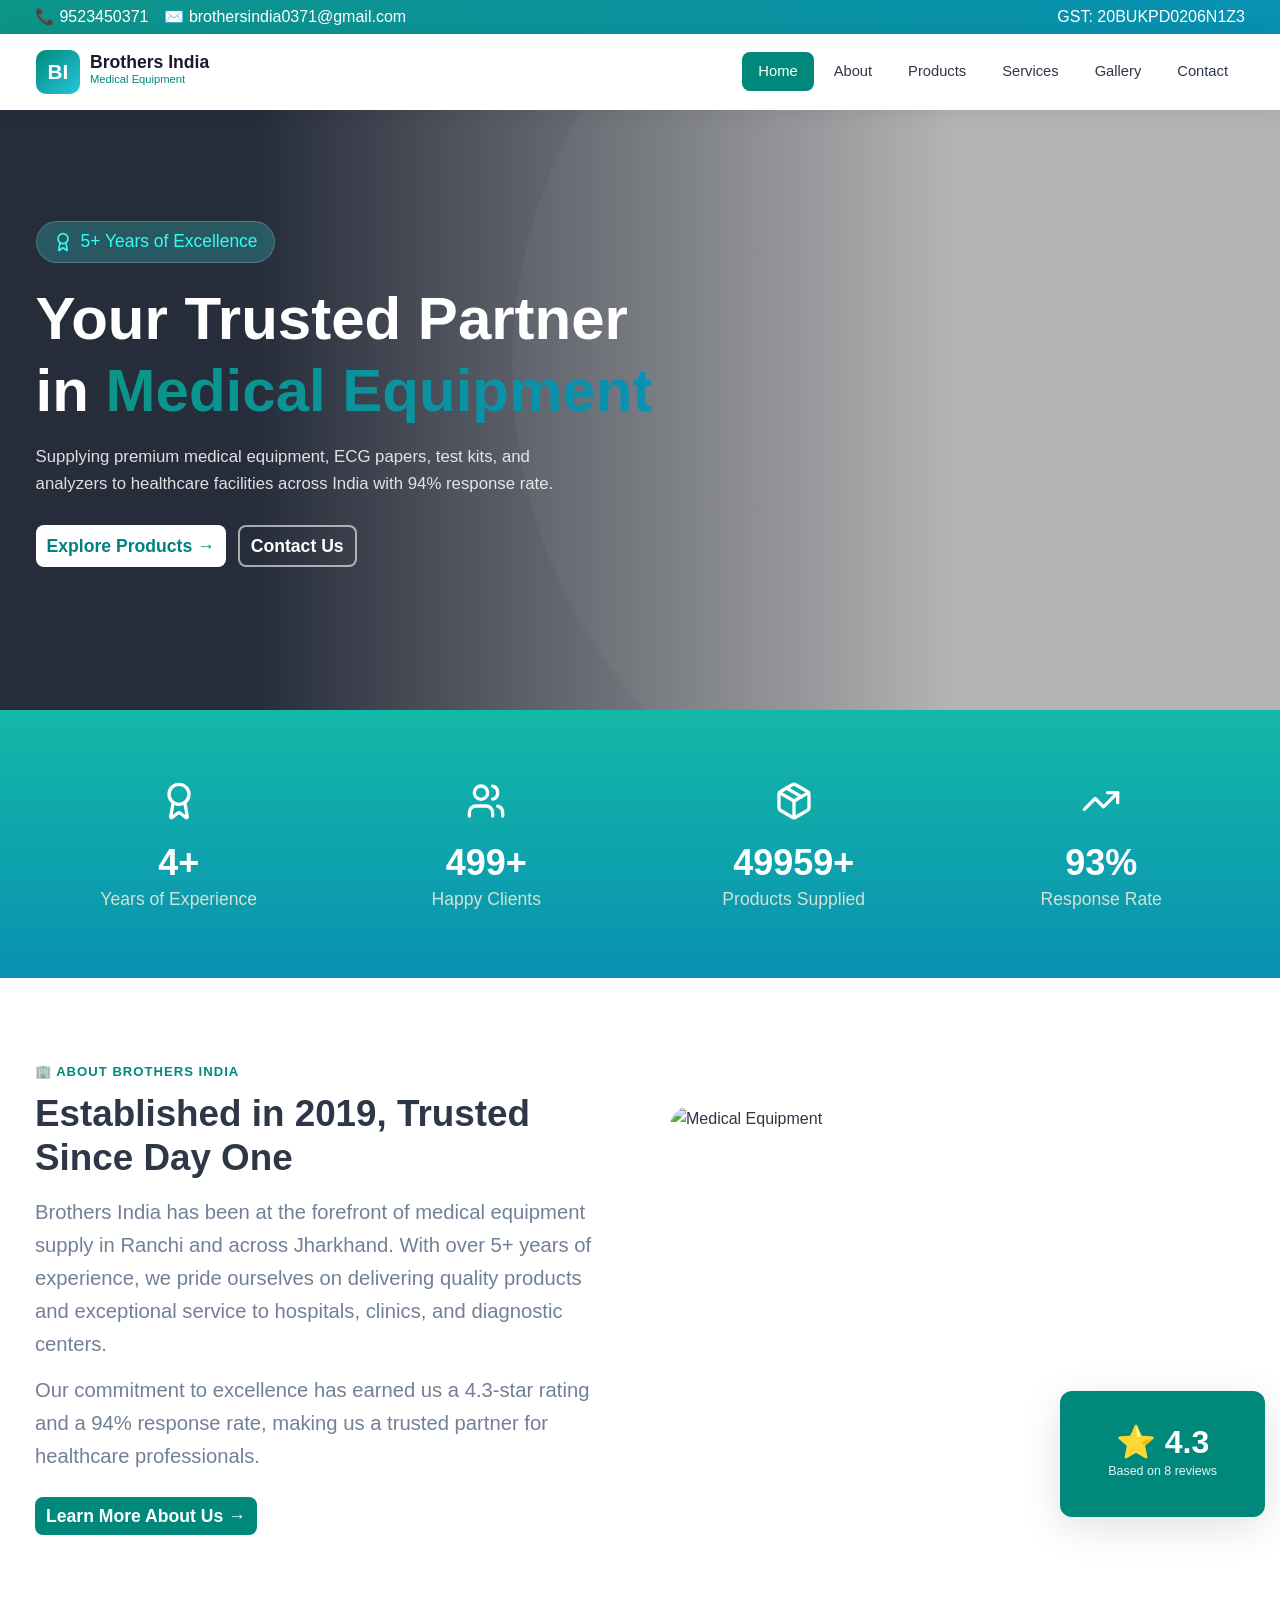
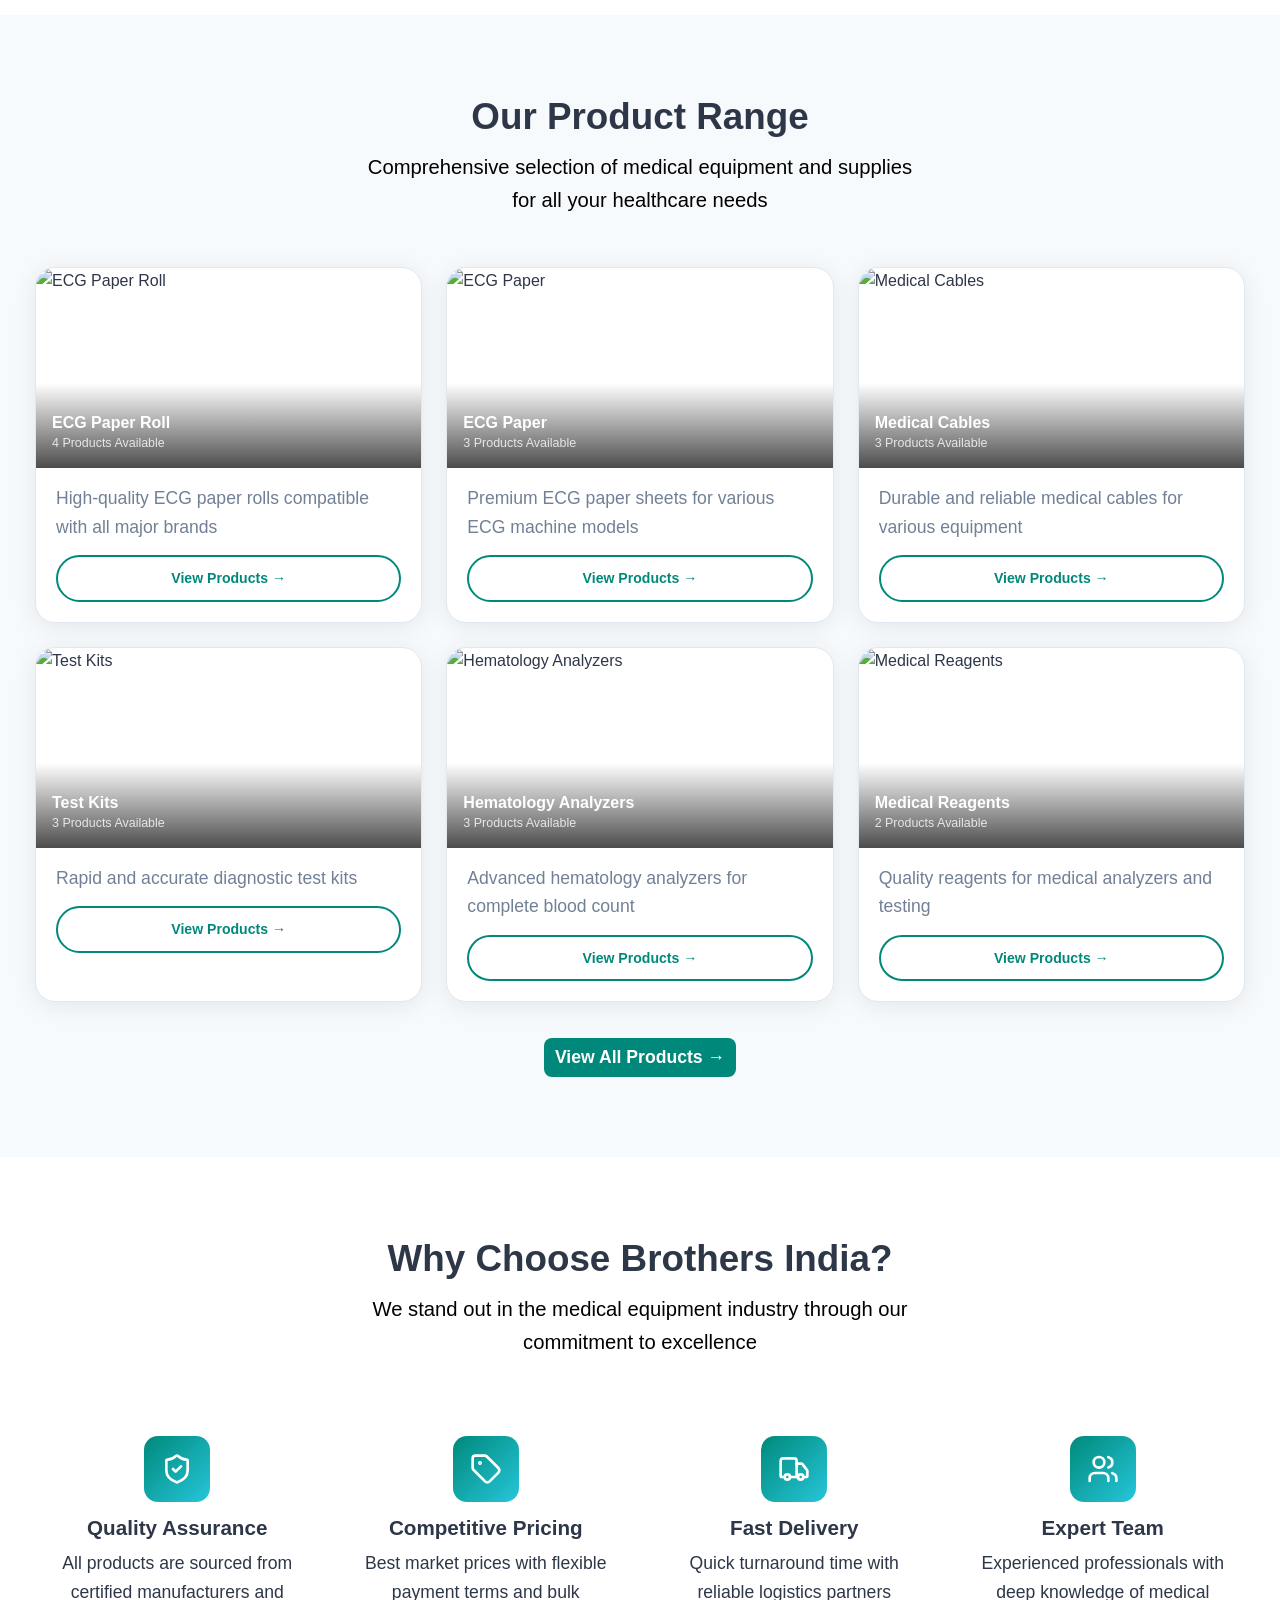
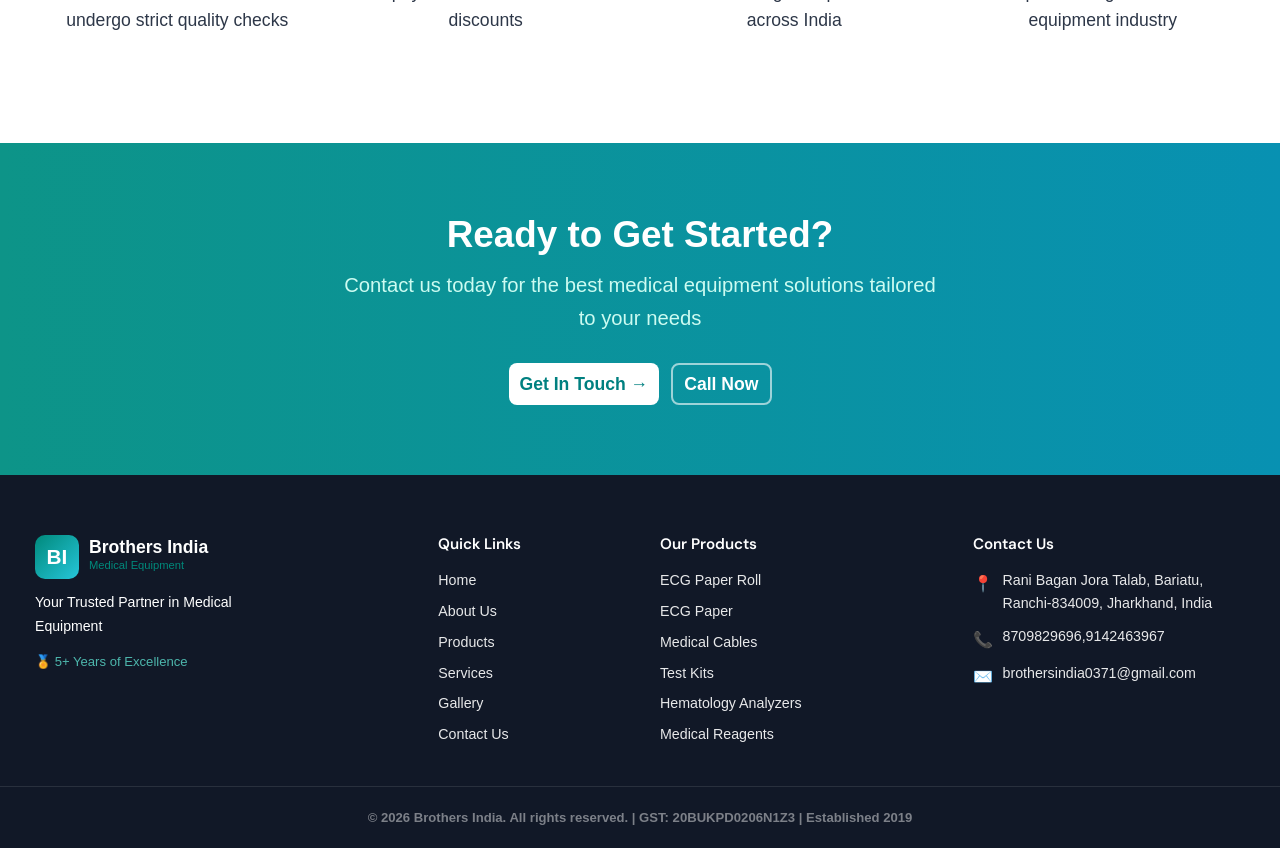
==== commit c235a60c: "mobile responsive" ====
--- a/index.html
+++ b/index.html
@@ -290,7 +290,7 @@
           <h5>Contact Us</h5>
           <div class="footer-contact">
             <div class="footer-contact-item"><span class="icon">📍</span><span>Rani Bagan Jora Talab, Bariatu, Ranchi-834009, Jharkhand, India</span></div>
-            <div class="footer-contact-item"><span class="icon">📞</span><span>9523450371</span></div>
+            <div class="footer-contact-item"><span class="icon">📞</span><span>8709829696,9142463967</span></div>
             <div class="footer-contact-item"><span class="icon">✉️</span><span>brothersindia0371@gmail.com</span></div>
           </div>
         </div>
--- a/styles.css
+++ b/styles.css
@@ -1122,6 +1122,8 @@
   .related-grid { grid-template-columns: 1fr; }
   .stats-bar { padding: 20px 0; }
   .stat-num { font-size: 1.6rem; }
+   .Aboutcounter-grid { grid-template-columns: 1fr; }
+   .hero-content{margin-left: 0%;}
 }
 
 @media (max-width: 480px) {
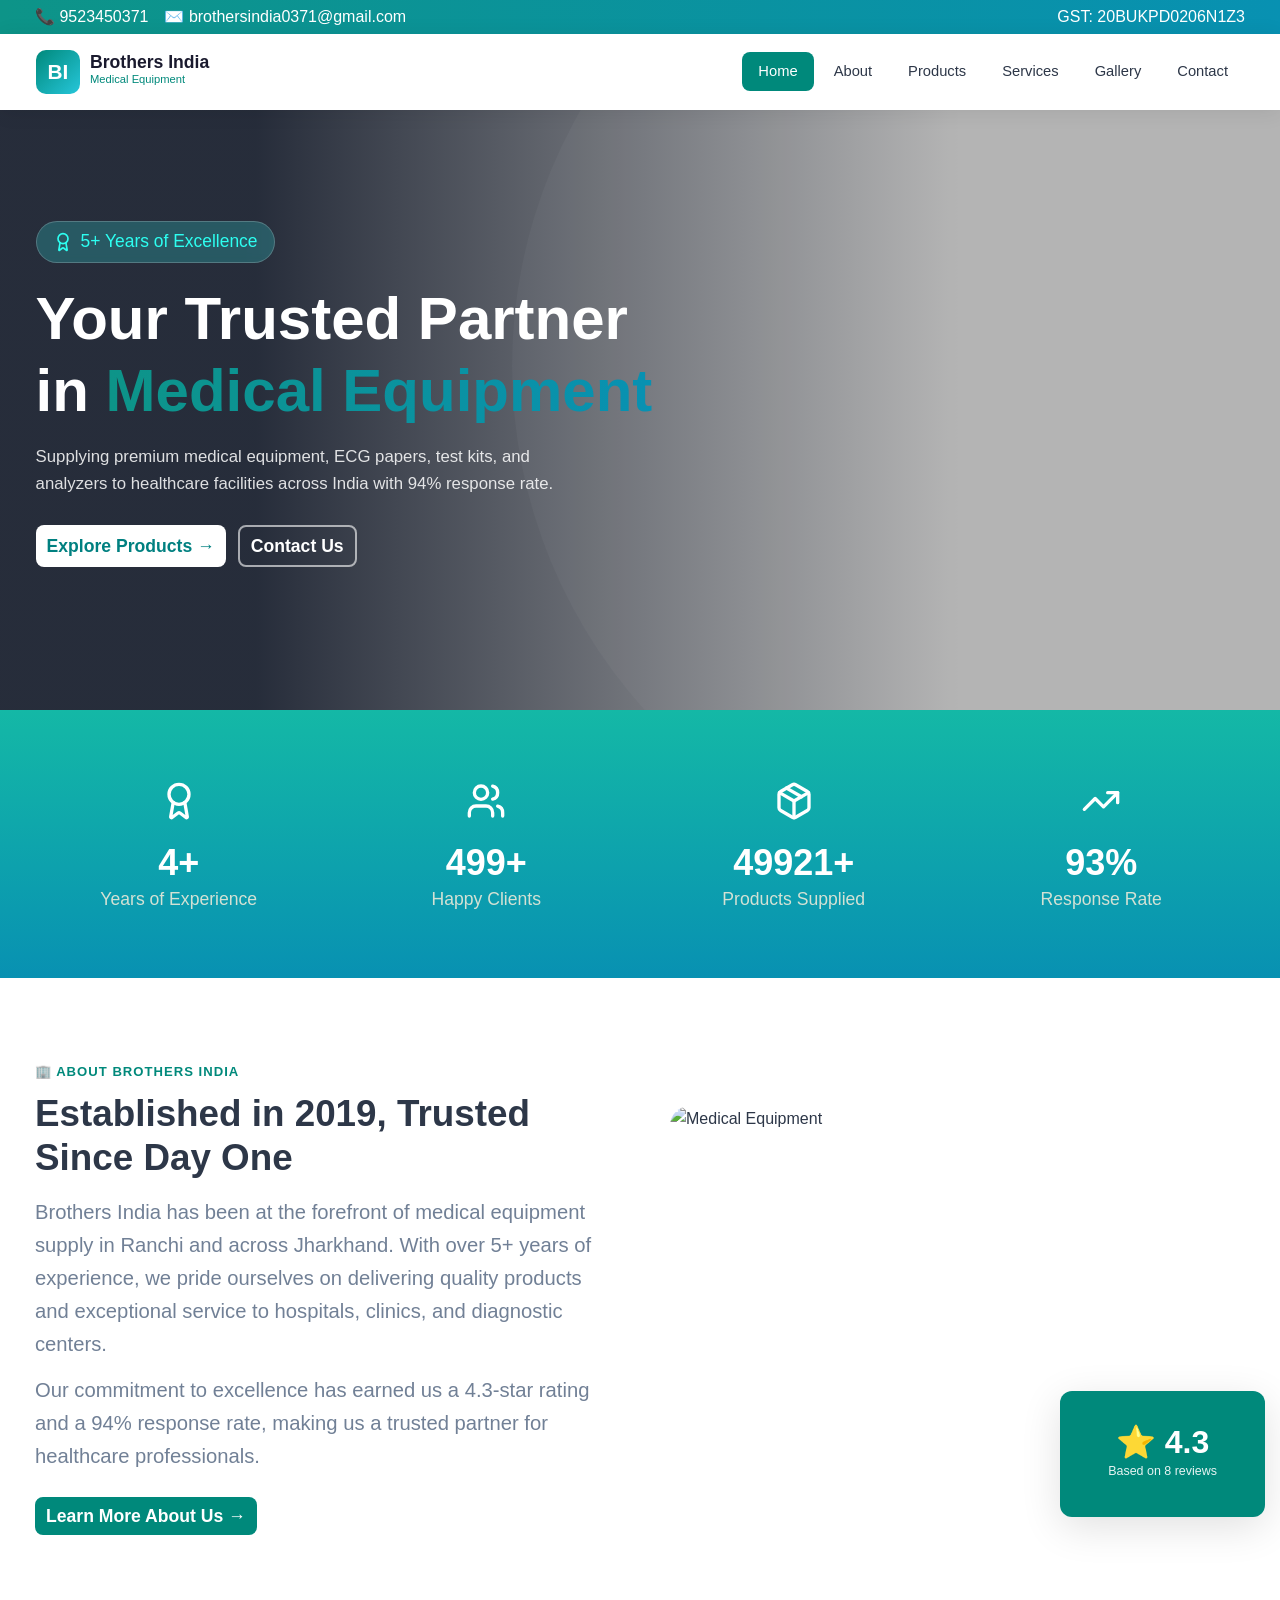
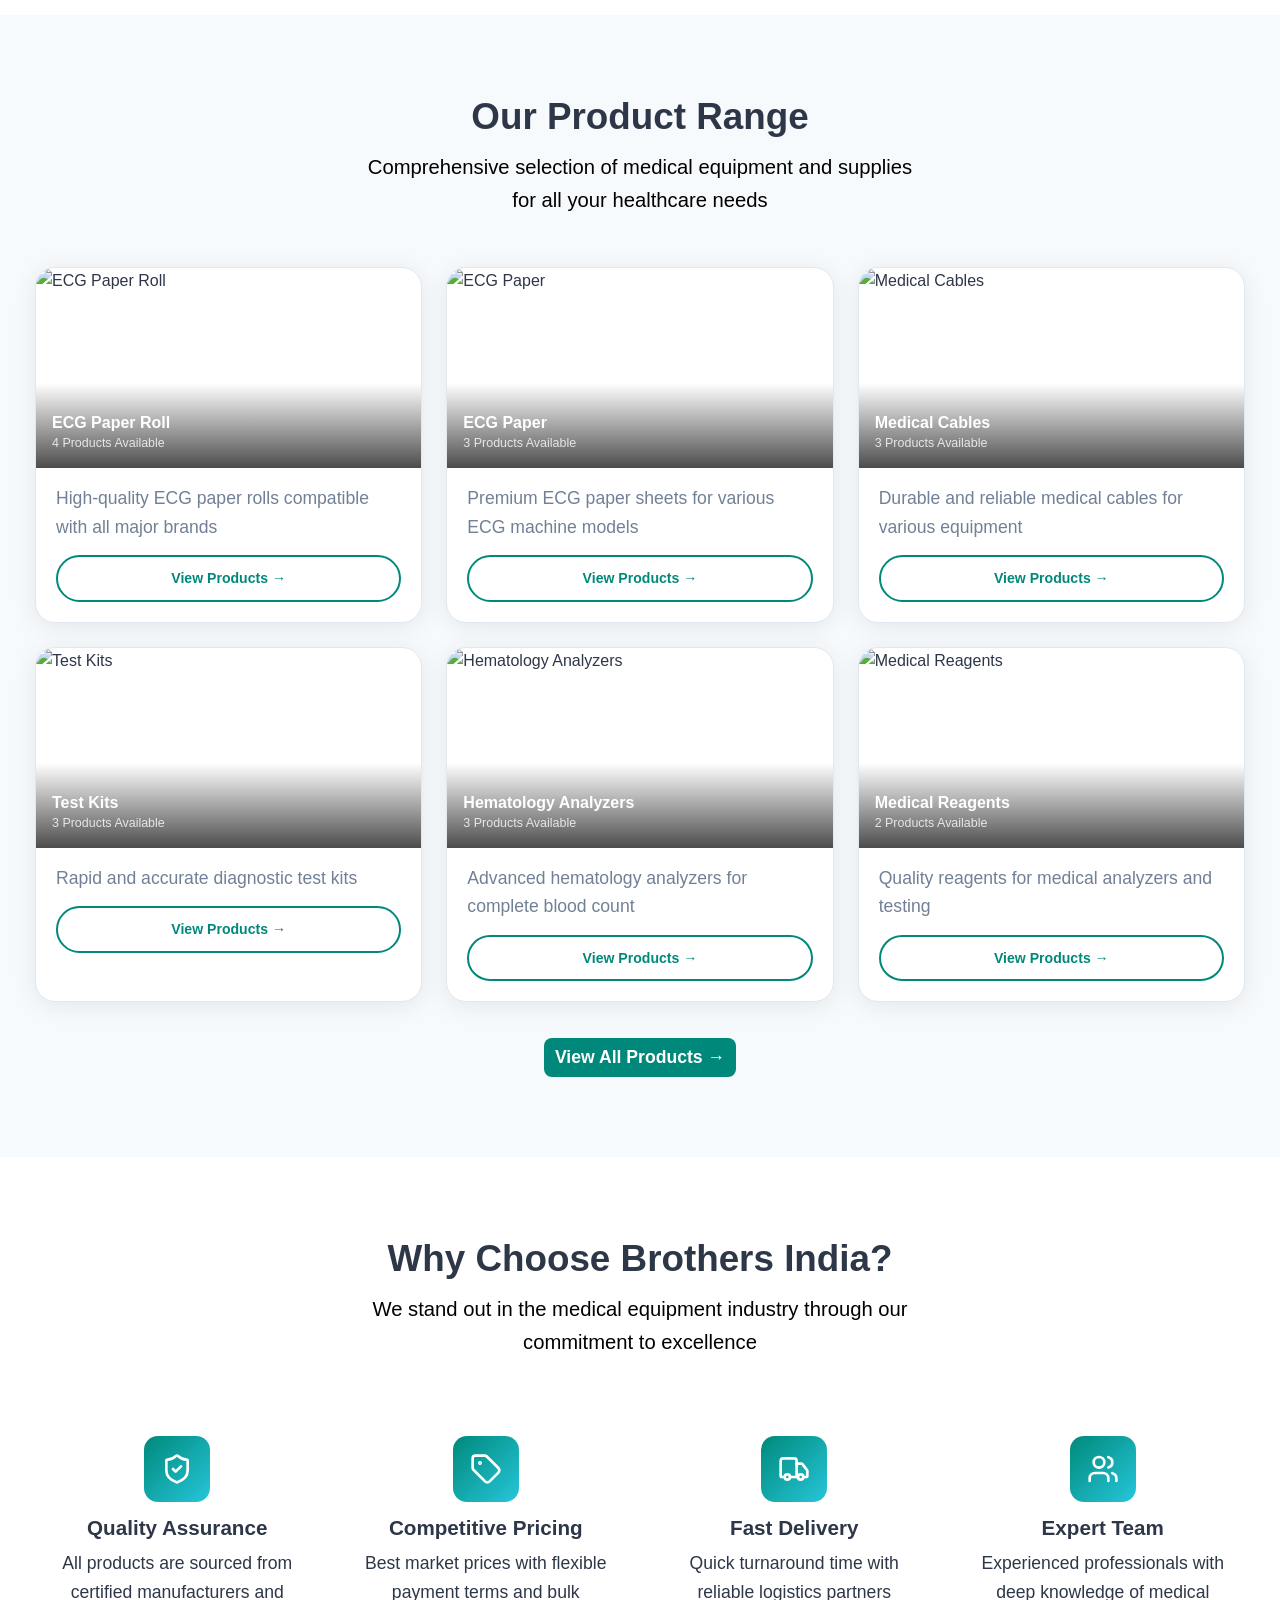
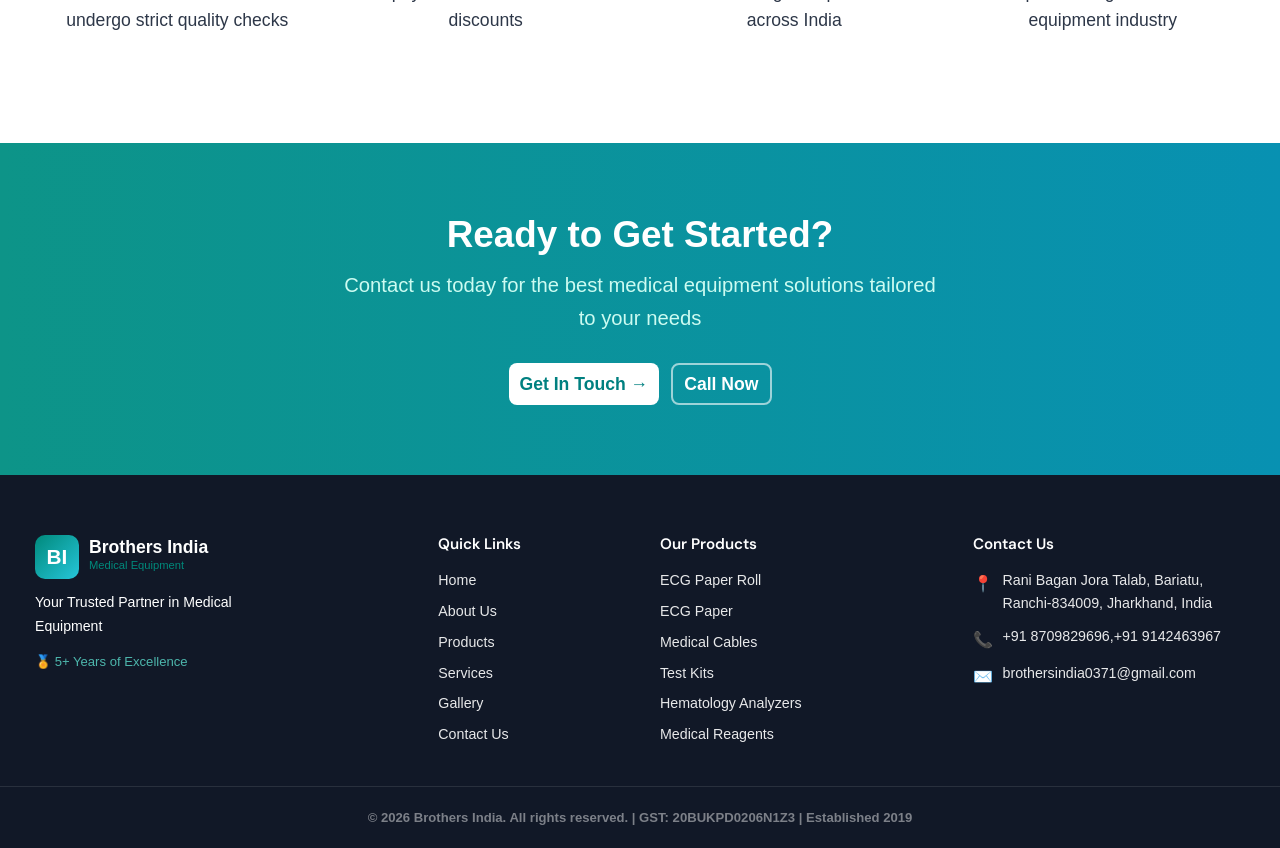
==== commit 39274cb8: "mobile number" ====
--- a/index.html
+++ b/index.html
@@ -290,7 +290,7 @@
           <h5>Contact Us</h5>
           <div class="footer-contact">
             <div class="footer-contact-item"><span class="icon">📍</span><span>Rani Bagan Jora Talab, Bariatu, Ranchi-834009, Jharkhand, India</span></div>
-            <div class="footer-contact-item"><span class="icon">📞</span><span>8709829696,9142463967</span></div>
+            <div class="footer-contact-item"><span class="icon">📞</span><span>+91 8709829696,+91 9142463967</span></div>
             <div class="footer-contact-item"><span class="icon">✉️</span><span>brothersindia0371@gmail.com</span></div>
           </div>
         </div>
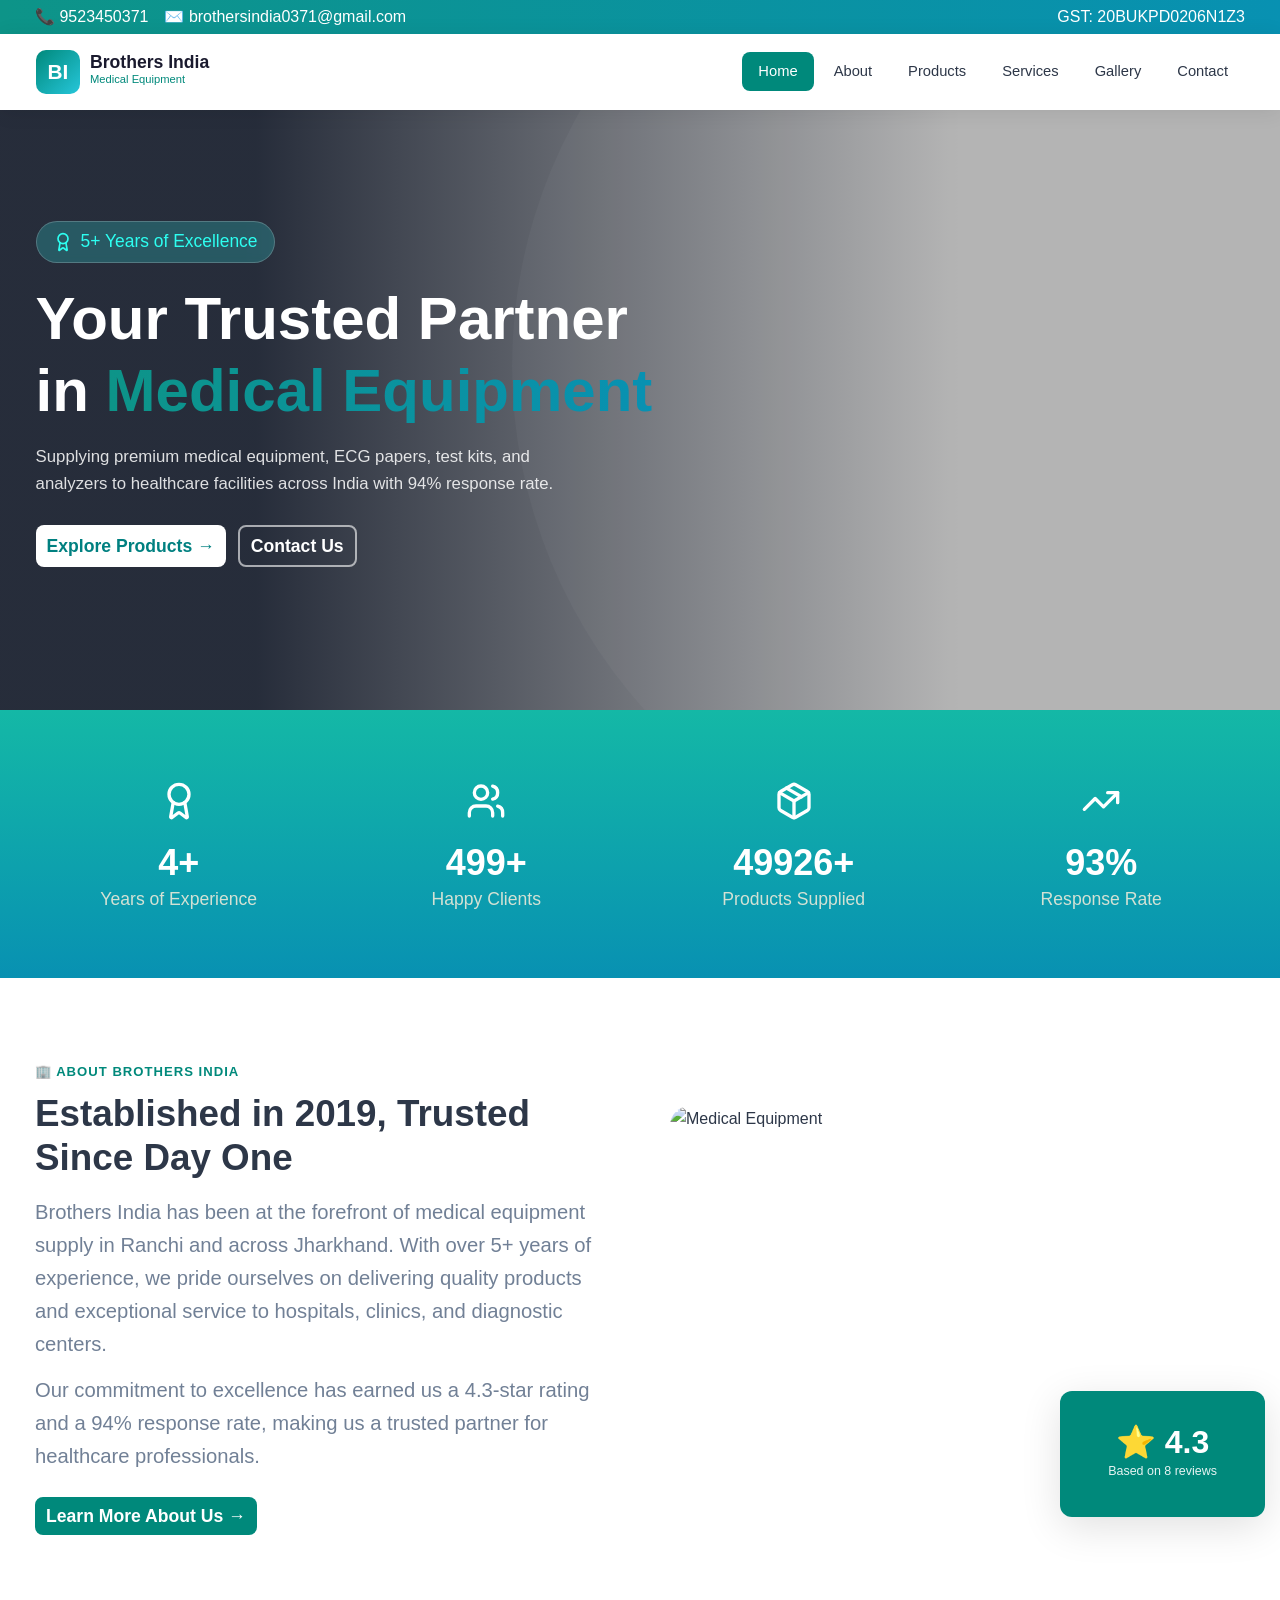
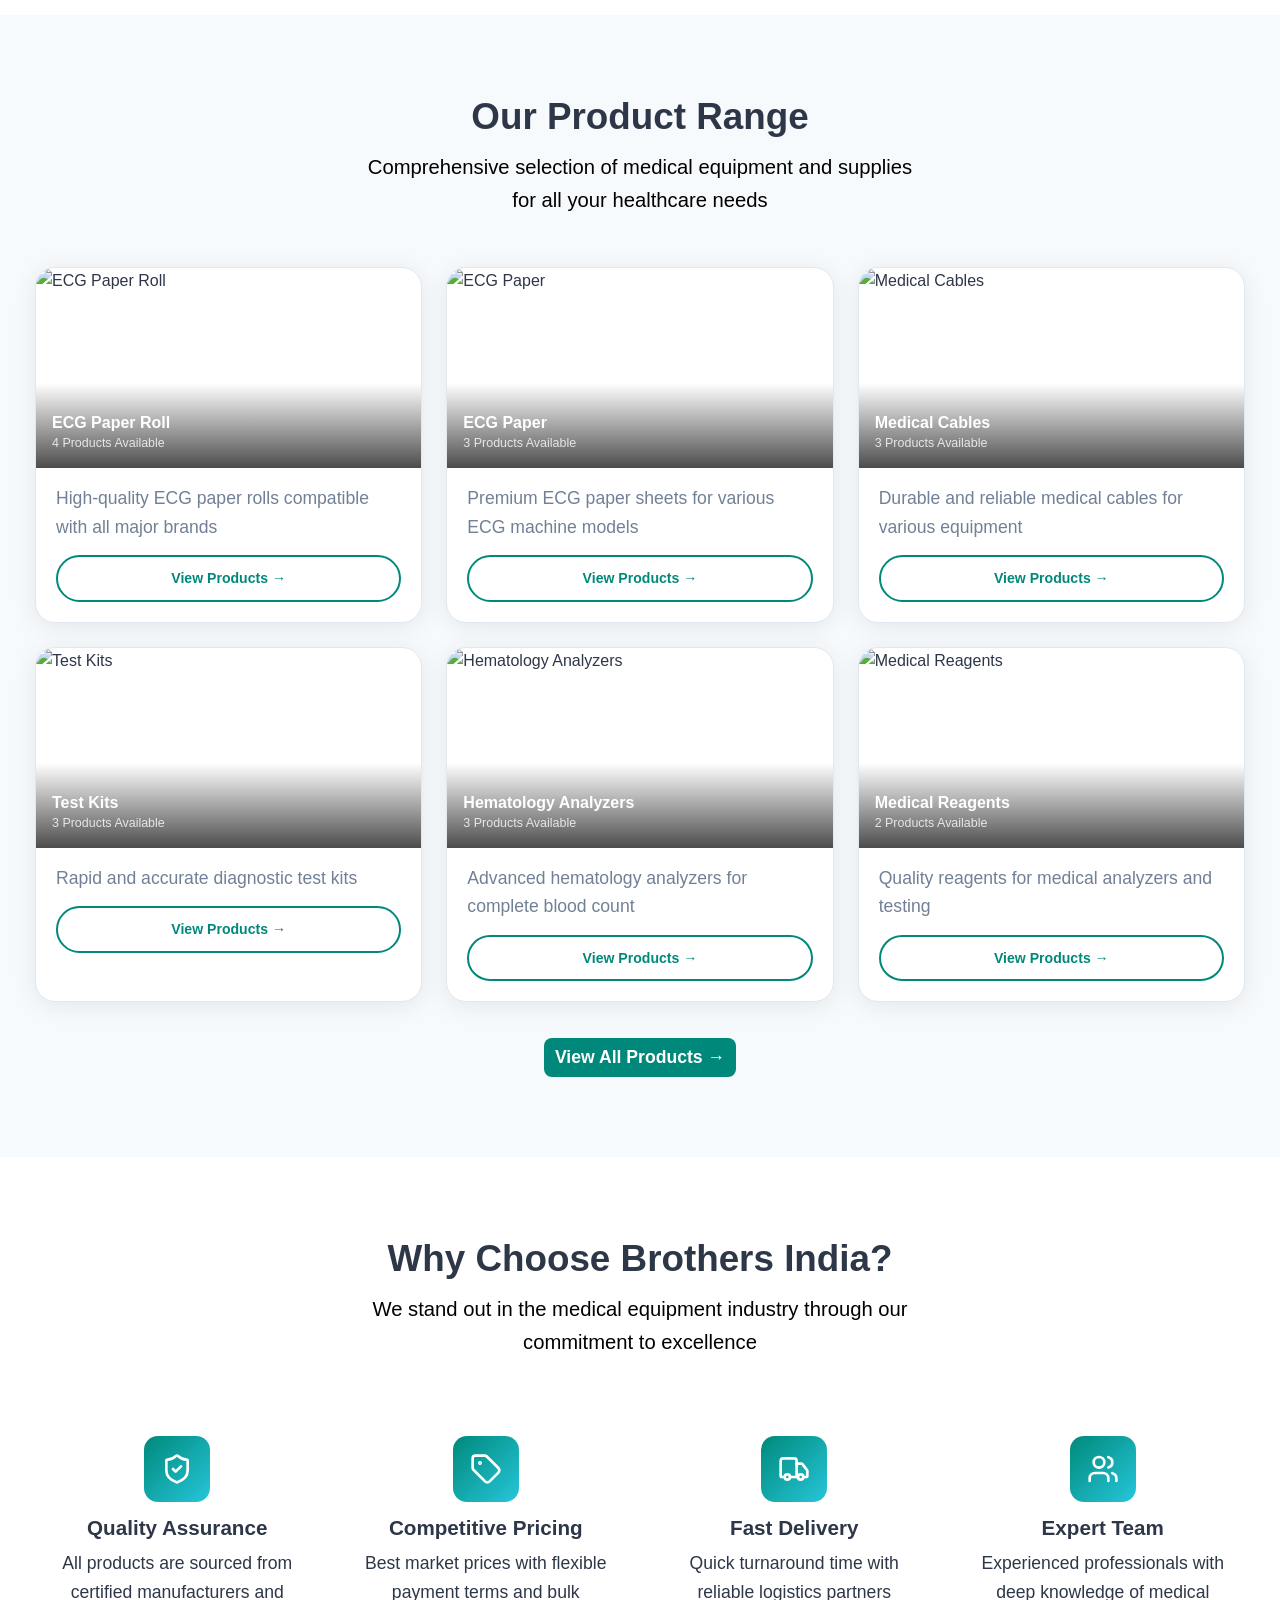
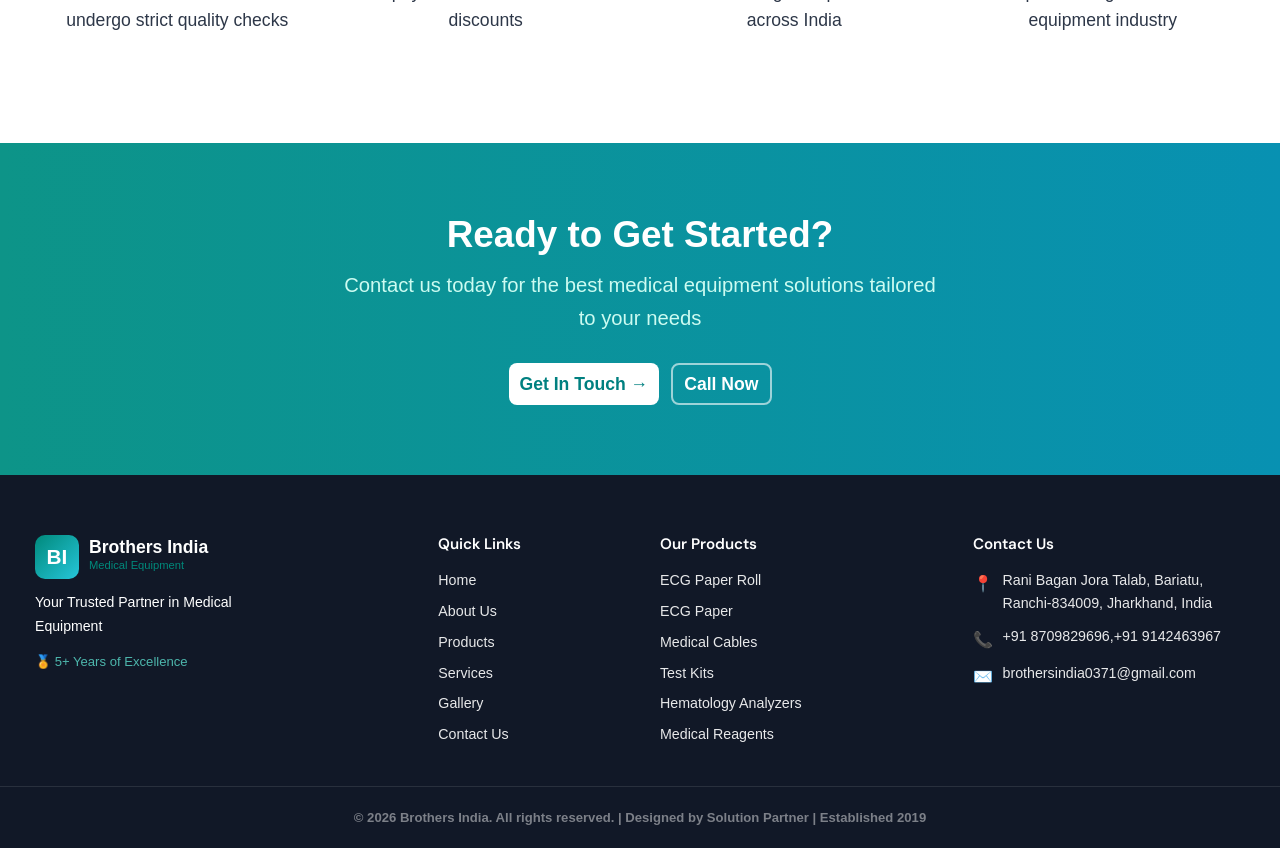
==== commit 27218b75: "conntect and product pages" ====
--- a/index.html
+++ b/index.html
@@ -298,7 +298,7 @@
     </div>
     <div class="footer-bottom">
       <div class="container">
-        <b>© 2026 Brothers India. All rights reserved. | GST: 20BUKPD0206N1Z3 | Established 2019</b>
+        <b>© 2026 Brothers India. All rights reserved. | Designed by Solution Partner | Established 2019</b>
       </div>
     </div>
   </footer>
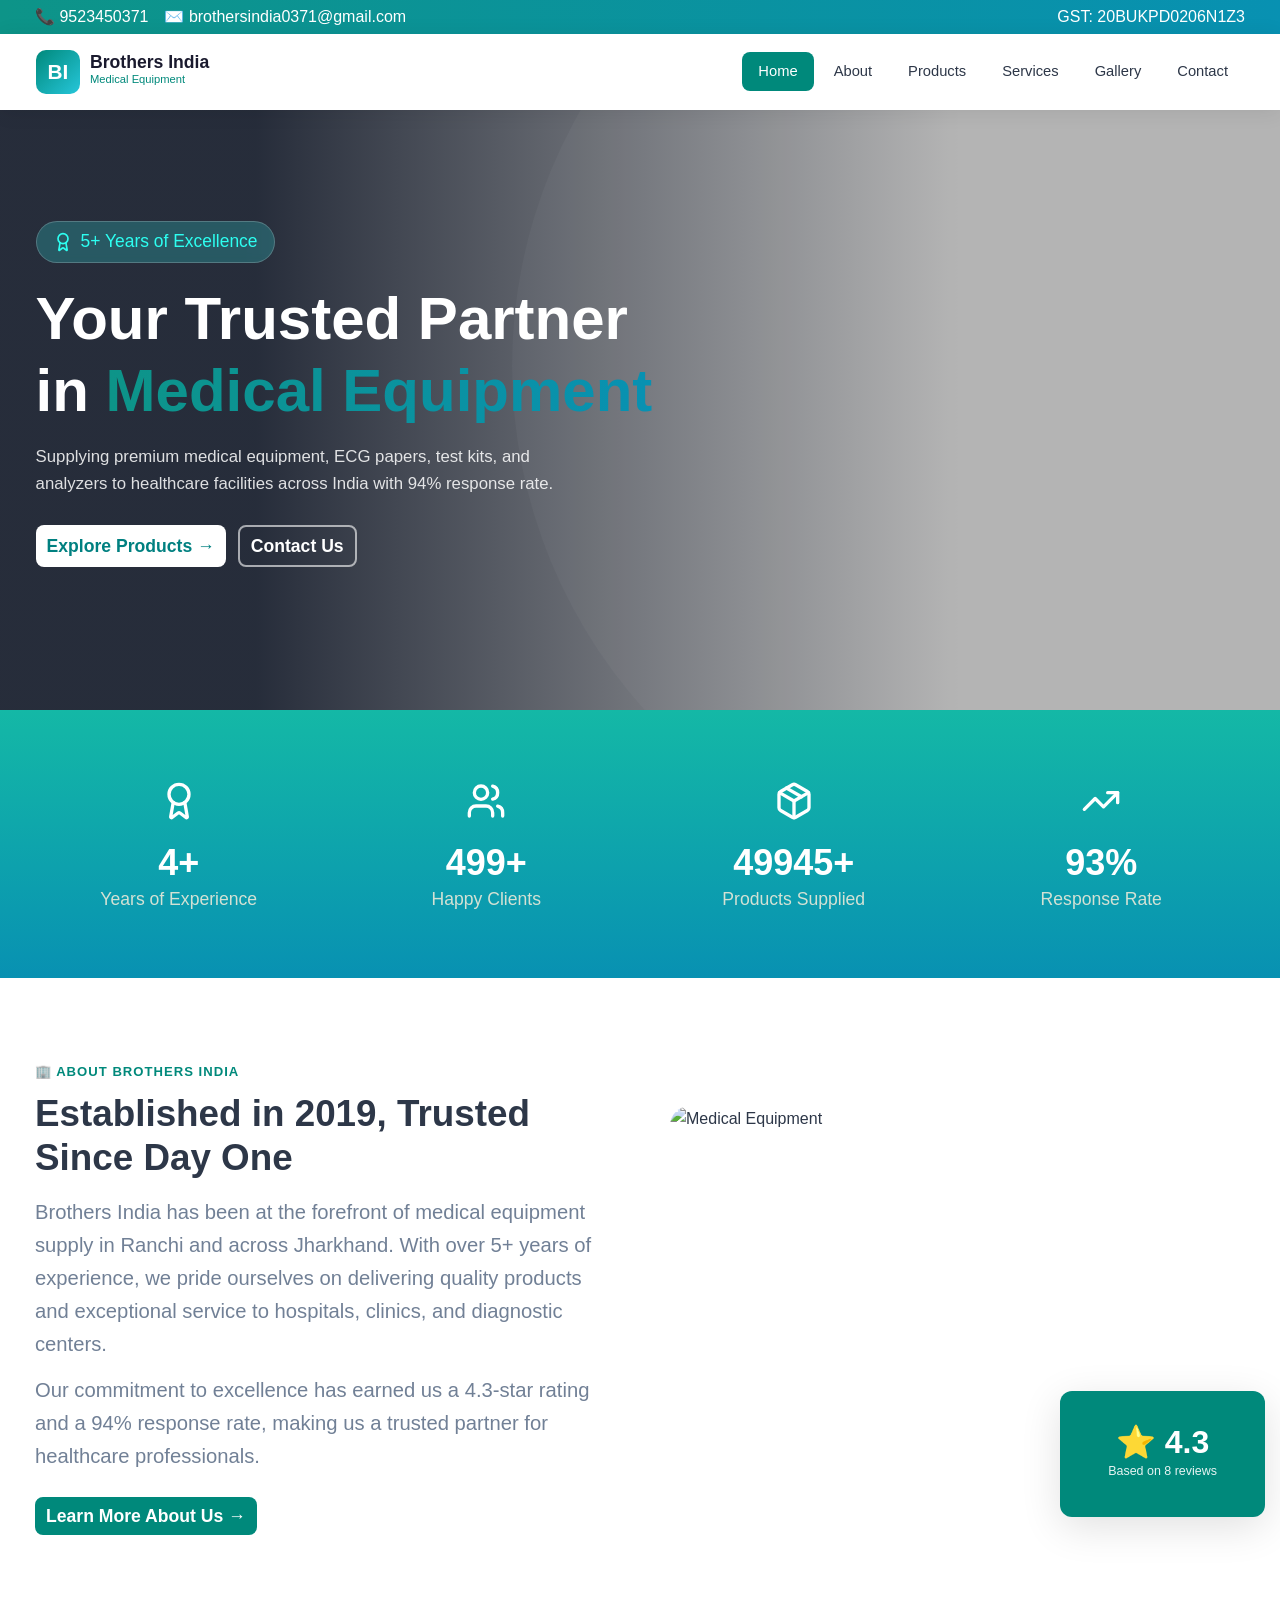
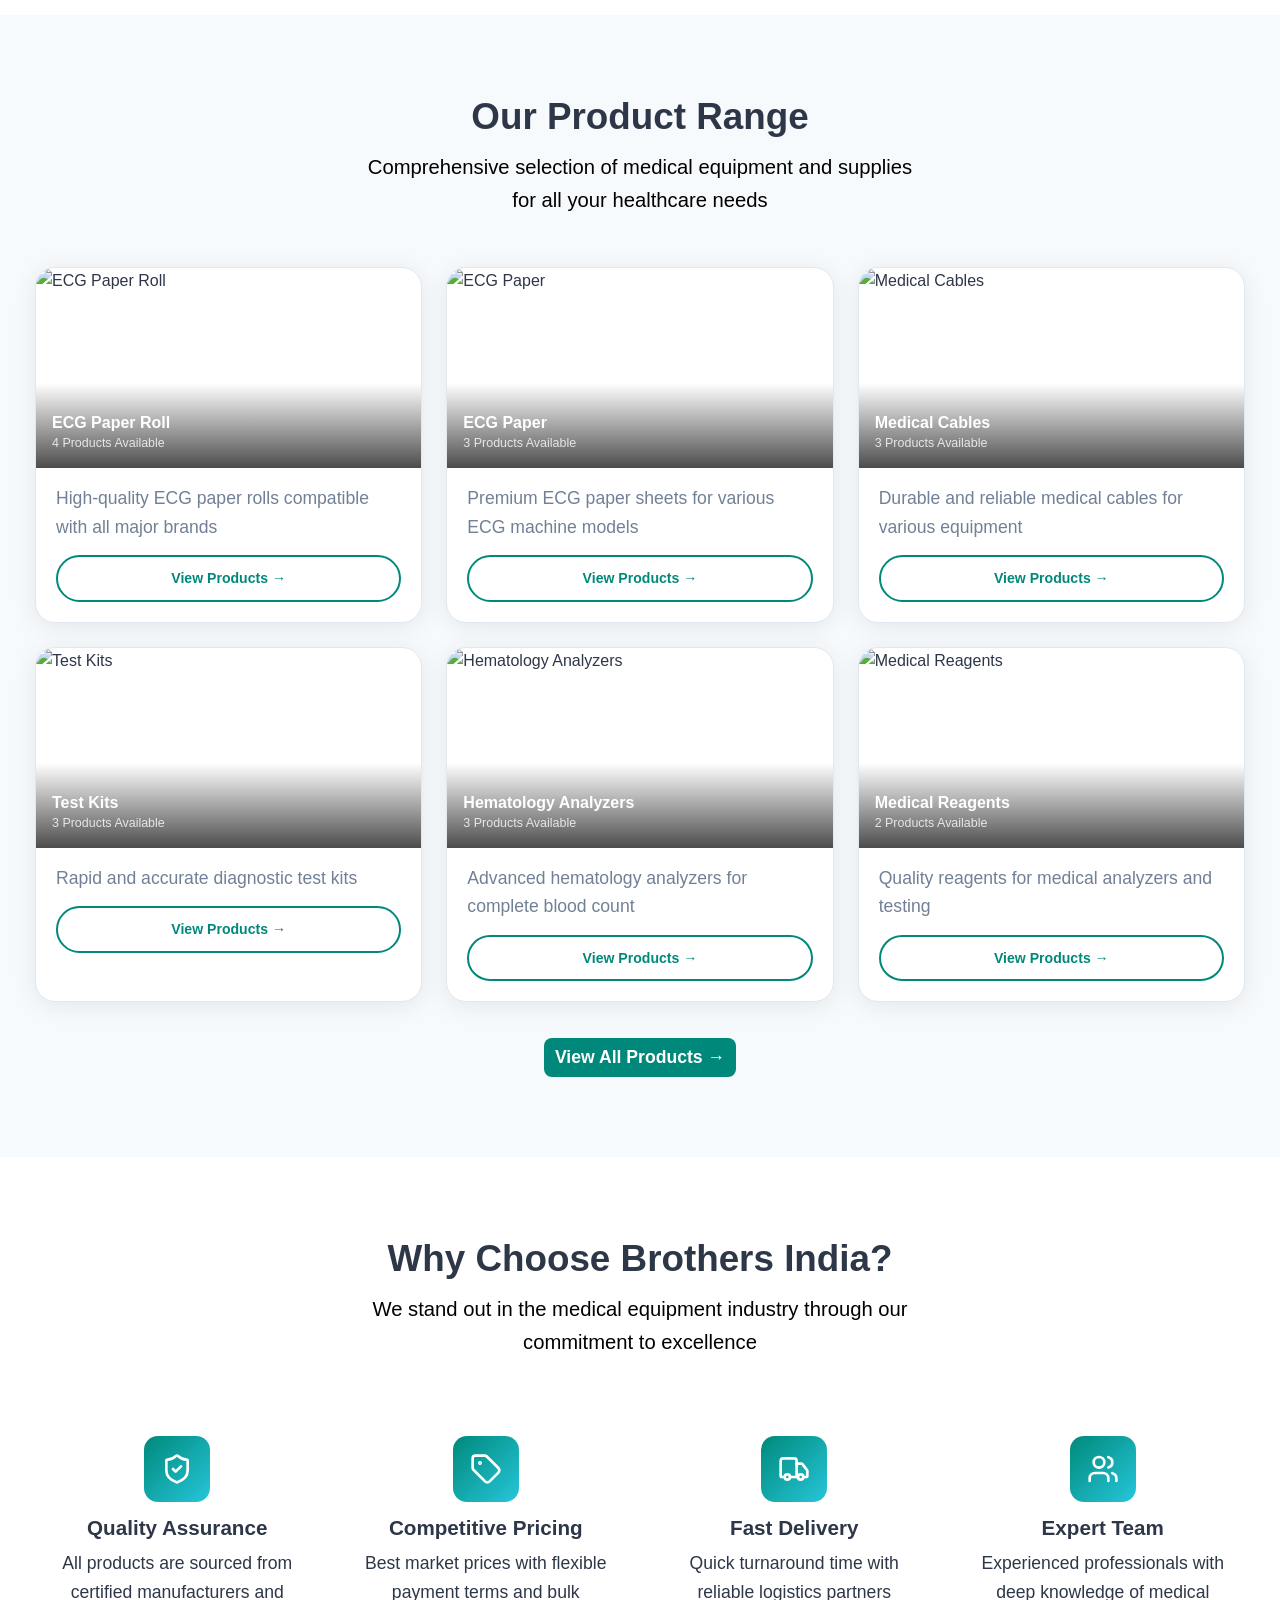
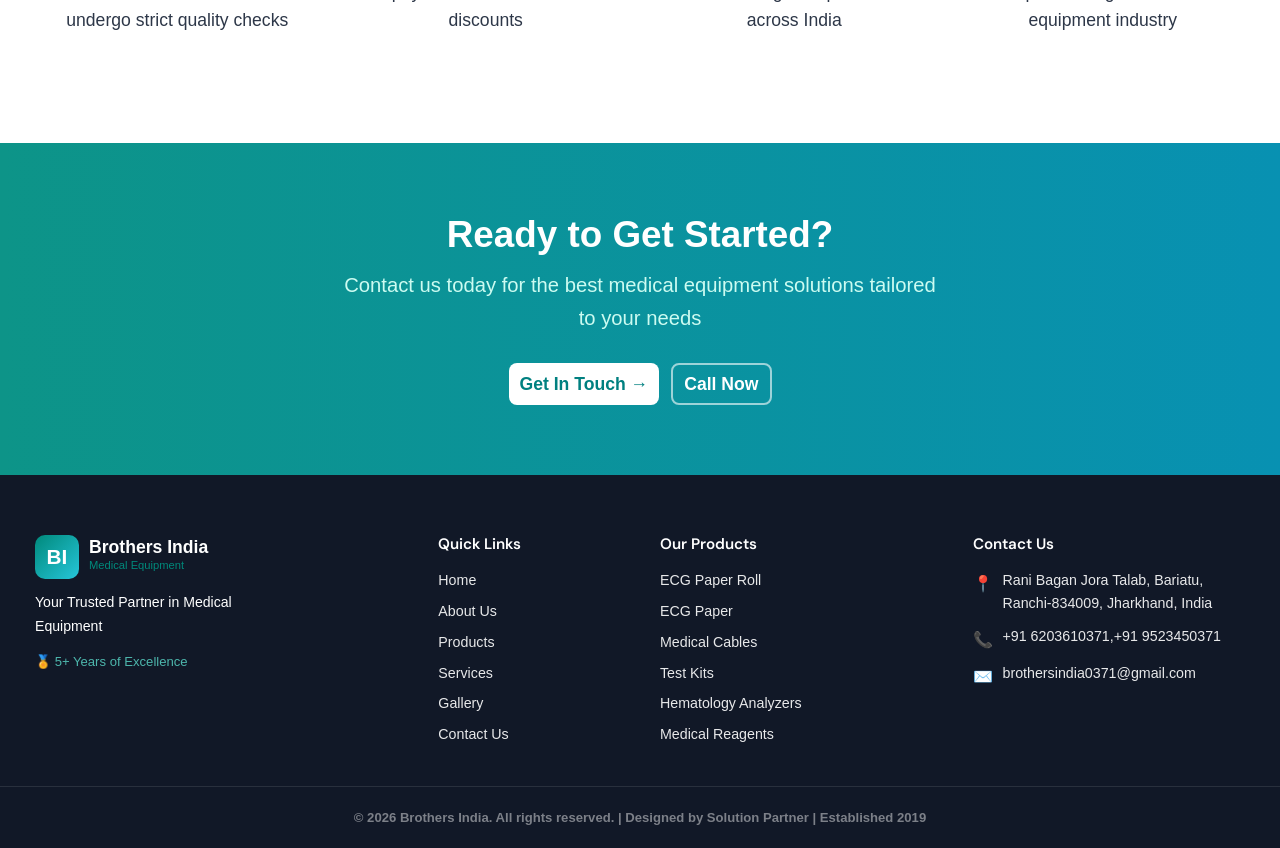
==== commit ee91aa2b: "phone number" ====
--- a/index.html
+++ b/index.html
@@ -290,7 +290,7 @@
           <h5>Contact Us</h5>
           <div class="footer-contact">
             <div class="footer-contact-item"><span class="icon">📍</span><span>Rani Bagan Jora Talab, Bariatu, Ranchi-834009, Jharkhand, India</span></div>
-            <div class="footer-contact-item"><span class="icon">📞</span><span>+91 8709829696,+91 9142463967</span></div>
+            <div class="footer-contact-item"><span class="icon">📞</span><span>+91 6203610371,+91 9523450371</span></div>
             <div class="footer-contact-item"><span class="icon">✉️</span><span>brothersindia0371@gmail.com</span></div>
           </div>
         </div>
